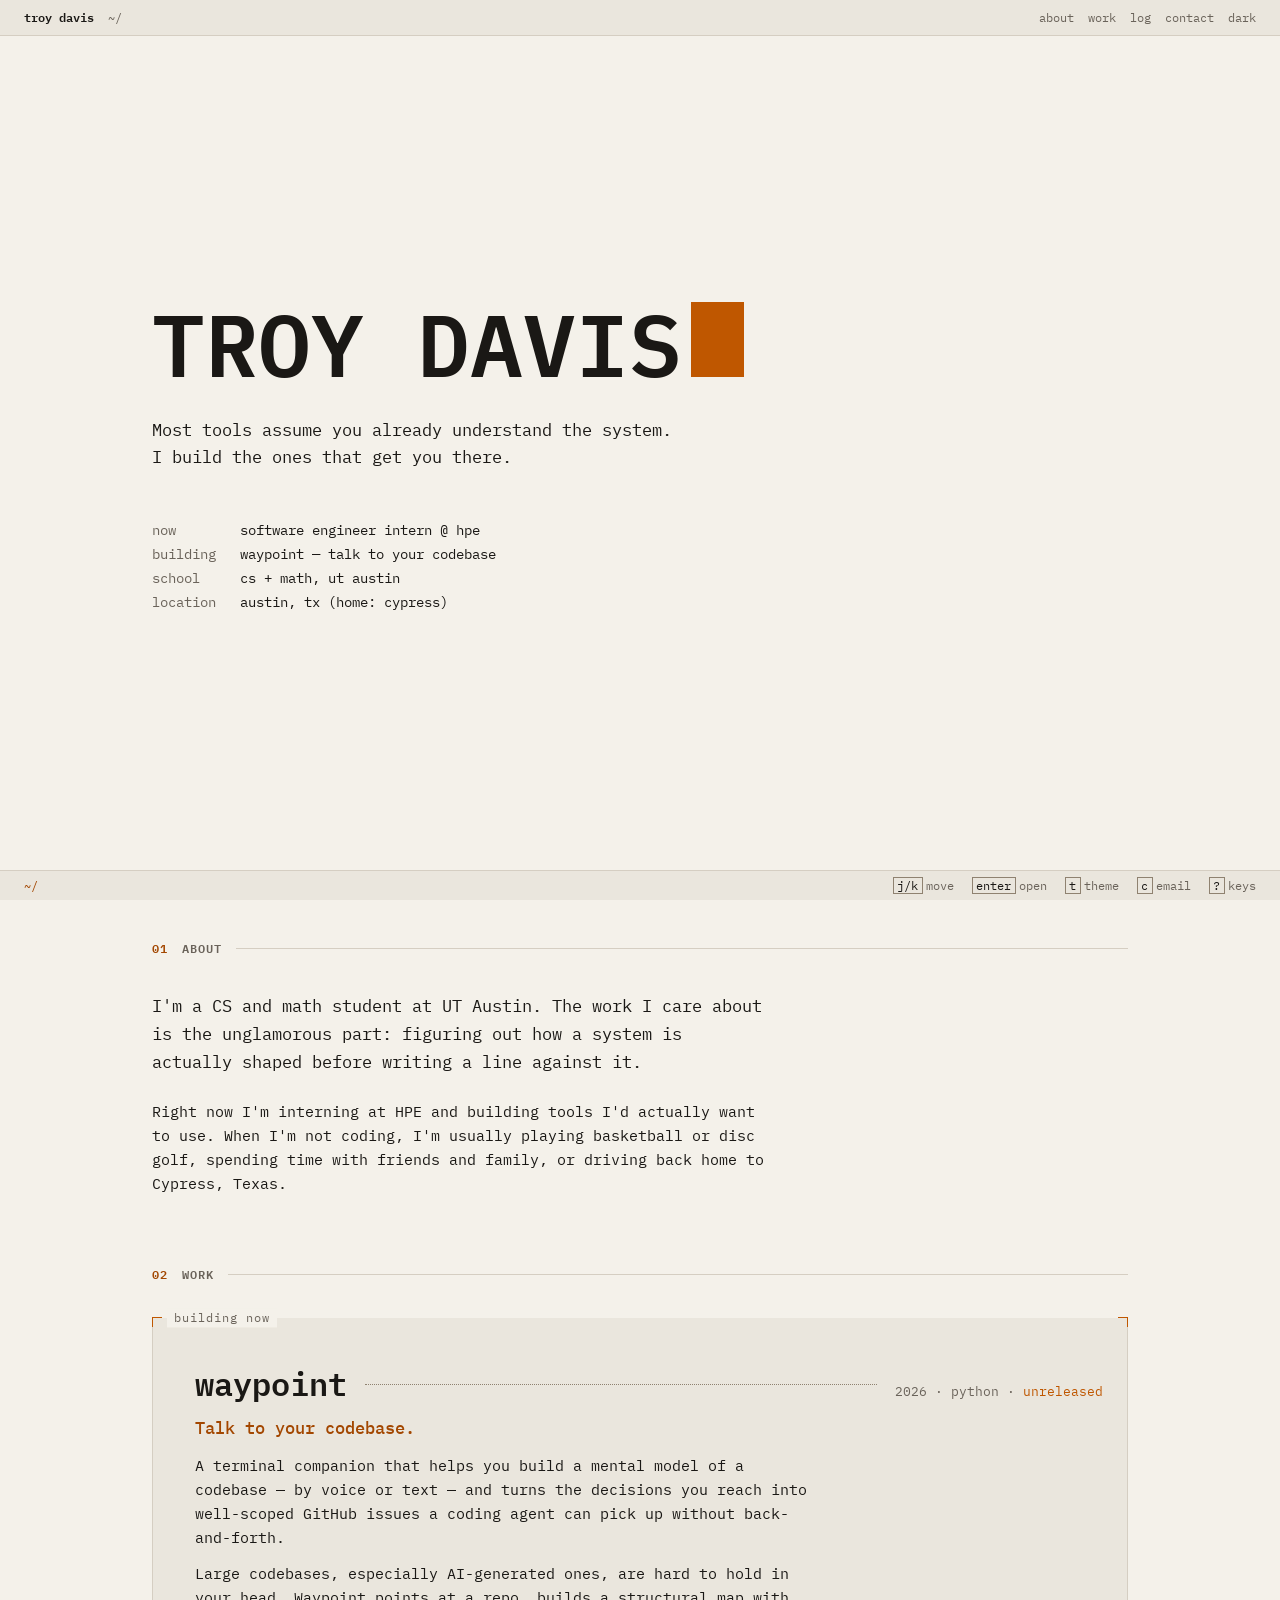
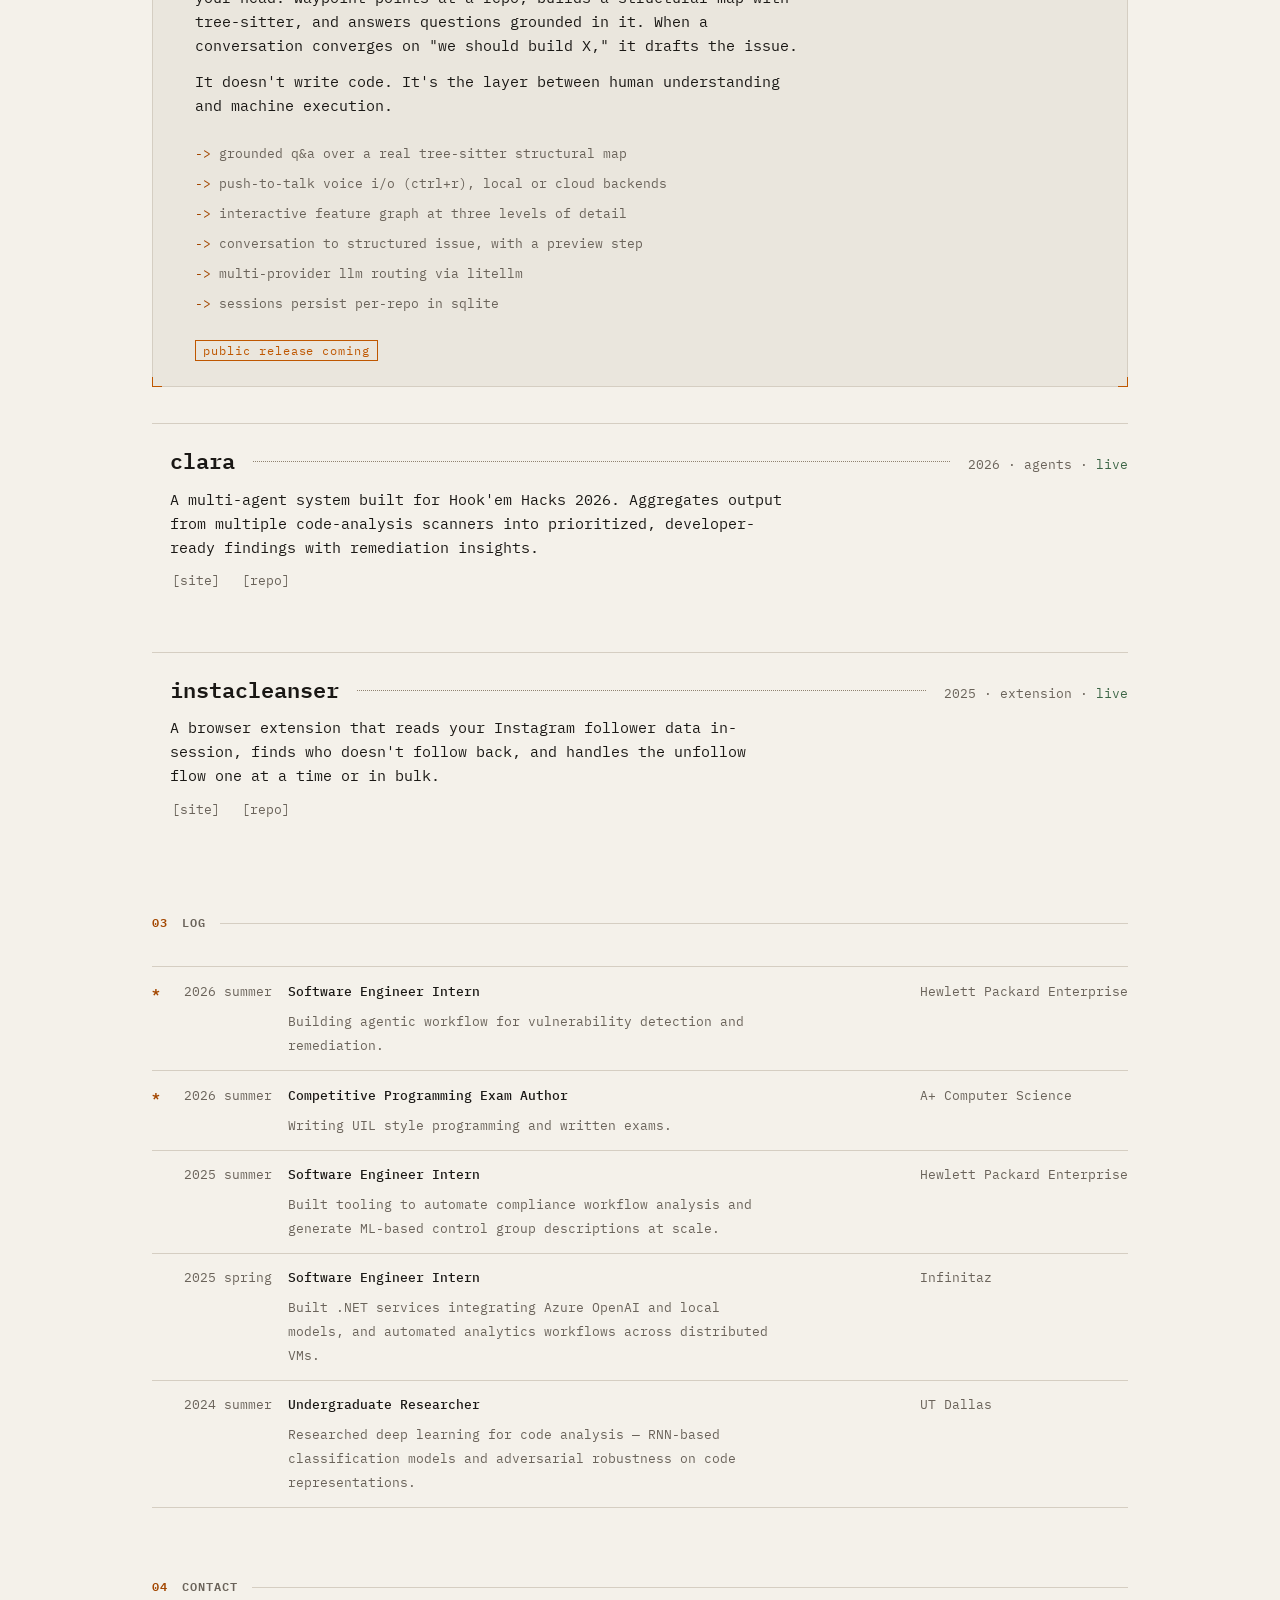
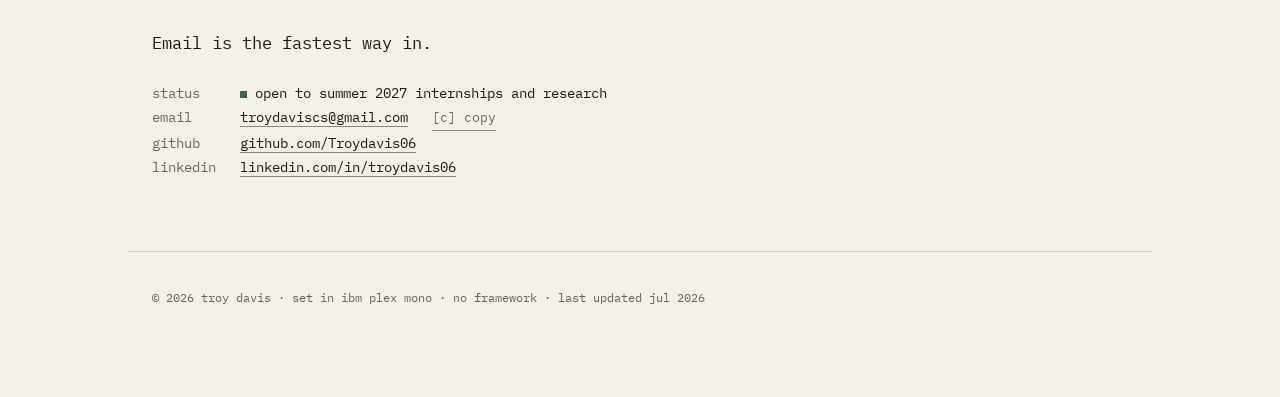
==== index.html @ 8680f691 "Rebuild the site as a light-first terminal interface The old page was the default portfolio template" ====
<!DOCTYPE html>
<html lang="en" data-theme="light">
<head>
<meta charset="utf-8">
<meta name="viewport" content="width=device-width, initial-scale=1, viewport-fit=cover">

<title>Troy Davis — CS + math @ UT Austin</title>
<meta name="description" content="Troy Davis. CS and math student at UT Austin, software engineer intern at HPE. Building Waypoint, a terminal companion for understanding codebases.">
<link rel="canonical" href="https://troydavis.me/">
<meta name="theme-color" content="#f4f1ea">

<meta property="og:type" content="website">
<meta property="og:url" content="https://troydavis.me/">
<meta property="og:title" content="Troy Davis">
<meta property="og:description" content="CS and math student at UT Austin. Building Waypoint, a terminal companion for understanding codebases.">
<meta property="og:image" content="https://troydavis.me/assets/og.png">
<meta property="og:image:width" content="1200">
<meta property="og:image:height" content="630">
<meta name="twitter:card" content="summary_large_image">

<link rel="icon" href="assets/td-favicon.svg" type="image/svg+xml">
<link rel="apple-touch-icon" href="assets/apple-touch-icon.png">

<!-- Resolve theme before first paint. Synchronous and inline on purpose:
     any deferral here is a visible flash of the wrong theme. -->
<script>
(function () {
  try {
    var stored = localStorage.getItem('theme');
    var theme = (stored === 'light' || stored === 'dark')
      ? stored
      : (window.matchMedia('(prefers-color-scheme: dark)').matches ? 'dark' : 'light');
    document.documentElement.setAttribute('data-theme', theme);
  } catch (e) { /* Safari private mode throws on localStorage; light is correct */ }
})();
</script>

<link rel="preconnect" href="https://fonts.googleapis.com">
<link rel="preconnect" href="https://fonts.gstatic.com" crossorigin>
<link href="https://fonts.googleapis.com/css2?family=IBM+Plex+Mono:wght@400;500;600;700&display=swap" rel="stylesheet">
<link rel="stylesheet" href="css/main.css">
</head>
<body>

<a class="skip" href="#main">skip to content</a>

<header class="topbar">
  <a class="topbar__brand" href="#top">
    <span class="topbar__brand-full">troy davis</span>
    <span class="topbar__brand-short">troy</span>
  </a>
  <span class="topbar__path" id="path">~/</span>
  <nav class="topbar__nav" aria-label="Sections">
    <a href="#about">about</a>
    <a href="#work">work</a>
    <a href="#log">log</a>
    <a href="#contact">contact</a>
  </nav>
  <button class="topbar__theme" id="theme-btn" type="button">
    <span aria-hidden="true" id="theme-icon">dark</span>
    <span class="visually-hidden">Switch to dark theme</span>
  </button>
</header>

<main id="main">

  <!-- ===================== HERO ===================== -->
  <section id="top" class="wrap hero" aria-labelledby="hero-name">
    <h1 class="hero__name" id="hero-name">TROY&nbsp;DAVIS<span class="cursor" aria-hidden="true"></span></h1>

    <p class="hero__thesis">
      <span>Most tools assume you already understand the system.</span>
      <span>I build the ones that get you there.</span>
    </p>

    <dl class="kv hero__kv">
      <dt>now</dt>       <dd>software engineer intern @ hpe</dd>
      <dt>building</dt>  <dd>waypoint — talk to your codebase</dd>
      <dt>school</dt>    <dd>cs + math, ut austin</dd>
      <dt>location</dt>  <dd>austin, tx (home: cypress)</dd>
    </dl>
  </section>

  <!-- ===================== ABOUT ===================== -->
  <section id="about" class="wrap section" aria-labelledby="about-h">
    <h2 class="section__title" id="about-h"><span class="section__num">01</span> about</h2>

    <div class="prose">
      <p class="lead">
        I'm a CS and math student at UT Austin. The work I care about is the
        unglamorous part: figuring out how a system is actually shaped before
        writing a line against it.
      </p>
      <p>
        Right now I'm interning at HPE and building tools I'd actually want to
        use. When I'm not coding, I'm usually playing basketball or disc golf,
        spending time with friends and family, or driving back home to Cypress,
        Texas.
      </p>
    </div>
  </section>

  <!-- ===================== WORK ===================== -->
  <section id="work" class="wrap section" aria-labelledby="work-h">
    <h2 class="section__title" id="work-h"><span class="section__num">02</span> work</h2>

    <div class="work-list">

      <article class="work work--featured pane" data-nav tabindex="-1"
               data-nav-href="https://github.com/Troydavis06">
        <p class="pane__title">building now</p>
        <div class="work__head">
          <h3 class="work__name">waypoint</h3>
          <span class="work__lead" aria-hidden="true"></span>
          <p class="work__meta">2026 &middot; python &middot; <span class="is-soon">unreleased</span></p>
        </div>

        <p class="work__tagline">Talk to your codebase.</p>

        <p class="work__desc">
          A terminal companion that helps you build a mental model of a codebase
          &mdash; by voice or text &mdash; and turns the decisions you reach into
          well-scoped GitHub issues a coding agent can pick up without
          back-and-forth.
        </p>
        <p class="work__desc">
          Large codebases, especially AI-generated ones, are hard to hold in your
          head. Waypoint points at a repo, builds a structural map with
          tree-sitter, and answers questions grounded in it. When a conversation
          converges on "we should build X," it drafts the issue.
        </p>
        <p class="work__desc">
          It doesn't write code. It's the layer between human understanding and
          machine execution.
        </p>

        <ul class="feats">
          <li>grounded q&amp;a over a real tree-sitter structural map</li>
          <li>push-to-talk voice i/o (ctrl+r), local or cloud backends</li>
          <li>interactive feature graph at three levels of detail</li>
          <li>conversation to structured issue, with a preview step</li>
          <li>multi-provider llm routing via litellm</li>
          <li>sessions persist per-repo in sqlite</li>
        </ul>

        <p><span class="badge">public release coming</span></p>
      </article>

      <article class="work" data-nav tabindex="-1" data-nav-href="https://claragot.us/">
        <div class="work__head">
          <h3 class="work__name">clara</h3>
          <span class="work__lead" aria-hidden="true"></span>
          <p class="work__meta">2026 &middot; agents &middot; <span class="is-live">live</span></p>
        </div>
        <p class="work__desc">
          A multi-agent system built for Hook'em Hacks 2026. Aggregates output
          from multiple code-analysis scanners into prioritized, developer-ready
          findings with remediation insights.
        </p>
        <p class="card-links">
          <a class="link-tag" href="https://claragot.us/" target="_blank" rel="noopener noreferrer">[site]</a>
          <a class="link-tag" href="https://github.com/Troydavis06/CLARA" target="_blank" rel="noopener noreferrer">[repo]</a>
        </p>
      </article>

      <article class="work" data-nav tabindex="-1" data-nav-href="https://troydavis.me/instacleanser/">
        <div class="work__head">
          <h3 class="work__name">instacleanser</h3>
          <span class="work__lead" aria-hidden="true"></span>
          <p class="work__meta">2025 &middot; extension &middot; <span class="is-live">live</span></p>
        </div>
        <p class="work__desc">
          A browser extension that reads your Instagram follower data in-session,
          finds who doesn't follow back, and handles the unfollow flow one at a
          time or in bulk.
        </p>
        <p class="card-links">
          <a class="link-tag" href="https://troydavis.me/instacleanser/" target="_blank" rel="noopener noreferrer">[site]</a>
          <a class="link-tag" href="https://github.com/Troydavis06/InstaCleanser" target="_blank" rel="noopener noreferrer">[repo]</a>
        </p>
      </article>

    </div>
  </section>

  <!-- ===================== LOG ===================== -->
  <section id="log" class="wrap section" aria-labelledby="log-h">
    <h2 class="section__title" id="log-h"><span class="section__num">03</span> log</h2>

    <ol class="log">
      <li class="log__row" data-current data-nav tabindex="-1">
        <span class="log__period">2026 summer</span>
        <span class="log__role">Software Engineer Intern</span>
        <span class="log__org">Hewlett Packard Enterprise</span>
        <p class="log__note">Building agentic workflow for vulnerability detection and remediation.</p>
      </li>
      <li class="log__row" data-current data-nav tabindex="-1">
        <span class="log__period">2026 summer</span>
        <span class="log__role">Competitive Programming Exam Author</span>
        <span class="log__org">A+ Computer Science</span>
        <p class="log__note">Writing UIL style programming and written exams.</p>
      </li>
      <li class="log__row" data-nav tabindex="-1">
        <span class="log__period">2025 summer</span>
        <span class="log__role">Software Engineer Intern</span>
        <span class="log__org">Hewlett Packard Enterprise</span>
        <p class="log__note">Built tooling to automate compliance workflow analysis and generate ML-based control group descriptions at scale.</p>
      </li>
      <li class="log__row" data-nav tabindex="-1">
        <span class="log__period">2025 spring</span>
        <span class="log__role">Software Engineer Intern</span>
        <span class="log__org">Infinitaz</span>
        <p class="log__note">Built .NET services integrating Azure OpenAI and local models, and automated analytics workflows across distributed VMs.</p>
      </li>
      <li class="log__row" data-nav tabindex="-1">
        <span class="log__period">2024 summer</span>
        <span class="log__role">Undergraduate Researcher</span>
        <span class="log__org">UT Dallas</span>
        <p class="log__note">Researched deep learning for code analysis — RNN-based classification models and adversarial robustness on code representations.</p>
      </li>
    </ol>
  </section>

  <!-- ===================== CONTACT ===================== -->
  <section id="contact" class="wrap section" aria-labelledby="contact-h">
    <h2 class="section__title" id="contact-h"><span class="section__num">04</span> contact</h2>

    <p class="contact__lead">Email is the fastest way in.</p>

    <dl class="kv">
      <dt>status</dt>
      <dd><span class="dot" aria-hidden="true"></span>open to summer 2027 internships and research</dd>

      <dt>email</dt>
      <dd>
        <a href="mailto:troydaviscs@gmail.com">troydaviscs@gmail.com</a>
        <button class="copy" id="copy-email" type="button" data-copy="troydaviscs@gmail.com">[c] copy</button>
      </dd>

      <dt>github</dt>
      <dd><a href="https://github.com/Troydavis06" target="_blank" rel="noopener noreferrer">github.com/Troydavis06</a></dd>

      <dt>linkedin</dt>
      <dd><a href="https://linkedin.com/in/troydavis06" target="_blank" rel="noopener noreferrer">linkedin.com/in/troydavis06</a></dd>
    </dl>
  </section>

</main>

<footer id="end" class="wrap colophon">
  <p>&copy; 2026 troy davis &middot; set in ibm plex mono &middot; no framework &middot; last updated jul 2026</p>
</footer>

<div class="statusbar">
  <span class="statusbar__path" id="status-path">~/</span>
  <ul class="statusbar__keys" aria-hidden="true">
    <li><kbd>j/k</kbd>move</li>
    <li><kbd>enter</kbd>open</li>
    <li><kbd>t</kbd>theme</li>
    <li><kbd>c</kbd>email</li>
    <li><kbd>?</kbd>keys</li>
  </ul>
  <div class="statusbar__actions">
    <button type="button" id="m-theme">theme</button>
    <button type="button" id="m-email">email</button>
    <button type="button" id="m-top">top</button>
  </div>
</div>

<dialog class="help" id="help" aria-labelledby="help-h">
  <h2 id="help-h">keys</h2>
  <dl class="help__keys">
    <dt>j / k</dt>      <dd>move down / up</dd>
    <dt>enter</dt>      <dd>open selected</dd>
    <dt>g / G</dt>      <dd>top / bottom</dd>
    <dt>1 &ndash; 4</dt><dd>jump to section</dd>
    <dt>t</dt>          <dd>toggle theme</dd>
    <dt>c</dt>          <dd>copy email</dd>
    <dt>?</dt>          <dd>this list</dd>
    <dt>esc</dt>        <dd>dismiss</dd>
  </dl>
  <button class="help__close" type="button" id="help-close">[esc] close</button>
</dialog>

<p class="visually-hidden" id="sr-status" role="status" aria-live="polite"></p>

<script defer src="js/site.js"></script>
</body>
</html>
---- css/main.css ----
/* ==========================================================================
   troydavis.me
   One stylesheet, no build step, no framework.
   Set in IBM Plex Mono. Light-first; dark is a tuned inversion, not a flip.
   ========================================================================== */

/* --------------------------------------------------------------------------
   1. TOKENS — non-color, theme-independent
   -------------------------------------------------------------------------- */
:root {
  --font-mono: 'IBM Plex Mono', ui-monospace, 'SFMono-Regular', 'Cascadia Mono',
               Menlo, Consolas, 'DejaVu Sans Mono', monospace;

  /* IBM Plex Mono's advance is exactly 0.600em at every weight, so 1ch = 0.6em.
     Every ch-based track below, and the hero fit formula, assume that. */

  --fs-2xs: 0.75rem;    /* 12 — chrome, micro-labels. HARD FLOOR. */
  --fs-xs:  0.8125rem;  /* 13 — table cells, metadata */
  --fs-sm:  0.875rem;   /* 14 — secondary body */
  --fs-md:  0.9375rem;  /* 15 — body. 15 x 1.6 = 24 exactly */
  --fs-lg:  1.0625rem;  /* 17 — lead paragraph */
  --fs-xl:  1.375rem;   /* 22 — section headings */
  --fs-2xl: clamp(1.5rem, 3.5vw, 2rem);

  /* Mono has a fixed advance, so the largest size that fits N characters is
     computable exactly. 11 = "TROY DAVIS" + the cursor cell. No clamp
     guesswork, no horizontal scrollbar at any viewport. */
  /* "TROY DAVIS" is 10 cells (6.0em) and the cursor adds 0.6em + 0.1em of
     margin, so the true width is 6.7em. 11.4 leaves ~2% slack, which keeps a
     wider fallback font from bumping the cursor onto its own line. */
  --hero-chars: 11.4;
  --fs-hero: min(5.5rem, calc((100vw - 2 * var(--pad-x)) / (var(--hero-chars) * 0.6)));

  --lh-tight: 1.15;
  --lh-body:  1.6;
  --line:     1.5rem;   /* 24px, ABSOLUTE — see the note on ch grids below */
  --track:    0.08em;   /* standalone caps labels ONLY, never inside a ch grid */

  /* Spacing: multiples of the 24px line, plus two sub-line micro steps. */
  --sp-1: 0.375rem;
  --sp-2: 0.75rem;
  --sp-3: 1.5rem;
  --sp-4: 2.25rem;
  --sp-5: 3rem;
  --sp-6: 4.5rem;
  --sp-7: 6rem;

  --pad-x:    1.5rem;
  --max-w:    64rem;
  --measure:  68ch;
  --bar-h:    2.25rem;
  --status-h: 1.875rem;
  --tick:     10px;
  --radius:   0;        /* TUI: nothing is ever rounded. It stays 0. */
  --dur:      120ms;
}

/* --------------------------------------------------------------------------
   2. TOKENS — color
   Contrast measured against WCAG 2.x. Ratios in comments are paper / pane.
   -------------------------------------------------------------------------- */
:root,
:root[data-theme='light'] {
  color-scheme: light;
  --paper:       #f4f1ea;
  --pane:        #eae6dd;
  --pane-sel:    #e0dacd;
  --ink:         #1a1815;  /* 15.71 / 14.22  AAA */
  --muted:       #6a635a;  /*  5.25 /  4.76  AA  */
  --rule:        #d5cec2;  /* decorative only */
  --rule-strong: #8f8270;  /*  3.33 /  3.01  AA non-text (1.4.11) */
  --accent:      #a34700;  /*  5.38 /  4.88  AA — text, links, focus ring */
  --brand:       #bf5700;  /*  4.07 /  3.68  UT orange: LARGE type + marks only */
  --live:        #3d6647;  /*  5.84 /  5.29  AA */
  --on-accent:   #f4f1ea;
}

:root[data-theme='dark'] {
  color-scheme: dark;
  --paper:       #1c1a16;  /* deliberately warm, NOT #0f0f0f */
  --pane:        #2a2620;
  --pane-sel:    #332e26;
  --ink:         #e6e0d4;  /* 13.22 / 11.44  AAA */
  --muted:       #948b7e;  /*  5.17 /  4.48  AA  */
  --rule:        #35312a;
  --rule-strong: #756c5d;  /*  3.36 /  3.17  AA non-text */
  --accent:      #e07b3c;  /*  5.85 /  5.06  AA — no brand/accent split needed */
  --brand:       #e07b3c;
  --live:        #7fae7f;  /*  6.84 /  5.92  AA */
  --on-accent:   #1c1a16;
}

/* --------------------------------------------------------------------------
   3. RESET + BASE
   -------------------------------------------------------------------------- */
*, *::before, *::after { box-sizing: border-box; margin: 0; padding: 0; }

html {
  scroll-behavior: smooth;
  -webkit-text-size-adjust: 100%;
}
@media (prefers-reduced-motion: reduce) {
  html { scroll-behavior: auto; }
  *, *::before, *::after {
    animation-duration: 0.01ms !important;
    animation-iteration-count: 1 !important;
    transition-duration: 0.01ms !important;
  }
}

body {
  font-family: var(--font-mono);
  font-size: var(--fs-md);
  line-height: var(--lh-body);
  background: var(--paper);
  color: var(--ink);
  font-synthesis: none;          /* never let the browser fake a weight */
  font-variant-ligatures: none;  /* protects the fallback stack */
  /* No -webkit-font-smoothing: antialiased. It thins mono on warm paper into
     something weak and grey. Correct for a dark-only site; wrong for this one. */
  padding-top: var(--bar-h);
  padding-bottom: calc(var(--status-h) + var(--sp-3));
  overflow-wrap: break-word;
}

a { color: inherit; text-decoration: none; }
h1, h2, h3 { font-weight: 600; line-height: var(--lh-tight); }
ul, ol { list-style: none; }
button { font: inherit; color: inherit; background: none; border: 0; cursor: pointer; }
::selection { background: var(--accent); color: var(--on-accent); }

/* Focus is never removed. 2px at --accent clears 1.4.11's 3:1 in both themes. */
:focus-visible {
  outline: 2px solid var(--accent);
  outline-offset: 2px;
}

/* Anchors, Tab, and scrollIntoView must all clear the two fixed bars. */
[id],
[data-nav] {
  scroll-margin-top: calc(var(--bar-h) + var(--sp-3));
  scroll-margin-bottom: calc(var(--status-h) + var(--sp-3));
}

.visually-hidden {
  position: absolute;
  width: 1px; height: 1px;
  margin: -1px; padding: 0;
  overflow: hidden;
  clip-path: inset(50%);
  white-space: nowrap;
}

.skip {
  position: absolute;
  top: 0; left: 0;
  z-index: 200;
  transform: translateY(-120%);
  padding: var(--sp-2) var(--sp-3);
  background: var(--accent);
  color: var(--on-accent);
  font-size: var(--fs-2xs);
  letter-spacing: var(--track);
  text-transform: uppercase;
}
.skip:focus { transform: translateY(0); }

.wrap {
  max-width: var(--max-w);
  margin-inline: auto;
  padding-inline: var(--pad-x);
}

/* --------------------------------------------------------------------------
   4. CHROME — top bar
   -------------------------------------------------------------------------- */
.topbar {
  position: fixed;
  inset: 0 0 auto 0;
  z-index: 100;
  height: var(--bar-h);
  display: flex;
  align-items: center;
  gap: 2ch;
  padding-inline: var(--pad-x);
  font-size: var(--fs-2xs);
  background: var(--pane);
  border-bottom: 1px solid var(--rule);
  /* no overflow:hidden — it would clip focus rings on the bar's buttons */
}

.topbar__brand {
  font-weight: 600;
  color: var(--ink);
  white-space: nowrap;
}
.topbar__brand:hover { color: var(--accent); }
.topbar__brand-short { display: none; }

.topbar__path {
  color: var(--muted);
  white-space: nowrap;
}

.topbar__nav {
  margin-left: auto;
  display: flex;
  gap: 2ch;
}
.topbar__nav a {
  color: var(--muted);
  transition: color var(--dur);
}
.topbar__nav a:hover,
.topbar__nav a[aria-current='true'] { color: var(--accent); }

.topbar__theme {
  display: inline-flex;
  align-items: center;
  justify-content: center;
  min-width: 3ch;
  color: var(--muted);
  transition: color var(--dur);
}
.topbar__theme:hover { color: var(--accent); }

/* --------------------------------------------------------------------------
   5. CHROME — status bar
   -------------------------------------------------------------------------- */
.statusbar {
  position: fixed;
  inset: auto 0 0 0;
  z-index: 100;
  min-height: var(--status-h);
  display: flex;
  align-items: center;
  gap: 3ch;
  padding-inline: var(--pad-x);
  font-size: var(--fs-2xs);
  background: var(--pane);
  border-top: 1px solid var(--rule);
  color: var(--muted);
}

.statusbar__path {
  color: var(--accent);
  white-space: nowrap;
}

.statusbar__keys {
  display: flex;
  gap: 2.5ch;
  margin-left: auto;
  white-space: nowrap;
}

kbd {
  font: inherit;
  color: var(--ink);
  border: 1px solid var(--rule-strong);
  padding-inline: 0.5ch;
  margin-right: 0.5ch;
}

.statusbar__actions {
  display: none;
  margin-left: auto;
  gap: 1ch;
}
.statusbar__actions button {
  color: var(--muted);
  padding-inline: 1ch;
}

/* --------------------------------------------------------------------------
   6. SECTIONS
   -------------------------------------------------------------------------- */
.section { padding-block: var(--sp-6); }
.section + .section { padding-top: 0; }

/* Heading sits on a rule that runs to the end of the measure — the label-on-
   the-line move that carries most of the TUI read, with zero risky glyphs. */
.section__title {
  display: flex;
  align-items: center;
  gap: 2ch;
  font-size: var(--fs-2xs);
  font-weight: 600;
  letter-spacing: var(--track);
  text-transform: uppercase;
  color: var(--muted);
  margin-bottom: var(--sp-4);
}
.section__title::after {
  content: '';
  flex: 1;
  border-top: 1px solid var(--rule);
}
.section__num { color: var(--accent); }

/* --------------------------------------------------------------------------
   7. PRIMITIVE — .kv (aligned key/value block)

   CSS Grid on the <dl>, never space-padding in the HTML: padding needs
   white-space:pre (which kills reflow), is announced inconsistently by
   NVDA/VoiceOver/JAWS, lands in the reader's clipboard, and shatters under
   any font fallback.

   minmax(0, 1fr) on the value track is MANDATORY — a bare 1fr has
   min-width:auto and one long unbreakable token (an email, a URL) blows the
   grid past the viewport.
   -------------------------------------------------------------------------- */
.kv {
  display: grid;
  grid-template-columns: minmax(9ch, max-content) minmax(0, 1fr);
  column-gap: 2ch;
  row-gap: 0;
  font-size: var(--fs-sm);
  line-height: var(--line);   /* a LENGTH: see §11 */
  letter-spacing: normal;     /* explicit — ch grids and tracking do not mix */
}
.kv > dt { color: var(--muted); }
.kv > dd { margin: 0; color: var(--ink); overflow-wrap: anywhere; }
.kv a {
  color: var(--ink);
  border-bottom: 1px solid var(--rule-strong);
  transition: color var(--dur), border-color var(--dur);
}
.kv a:hover { color: var(--accent); border-bottom-color: var(--accent); }

.dot {
  display: inline-block;
  width: 0.5em; height: 0.5em;
  margin-right: 1ch;
  background: var(--live);
  vertical-align: baseline;
}

/* --------------------------------------------------------------------------
   8. PRIMITIVE — .pane

   Zero box-drawing characters. IBM Plex Mono's latin subset does not cover
   U+2500-257F, so every box-drawing glyph would fall back per-glyph to another font
   with a different advance width — mismatched strokes and a frame that does
   not align to the ch grid it is meant to be drawn on. Android often has no
   covering fallback at all and renders tofu.

   CSS borders do the structure. The TUI read comes from the corner ticks, the
   0 radius, and the label knocked out of the top rule.
   -------------------------------------------------------------------------- */
.pane {
  --surface-behind: var(--paper);
  position: relative;
  background: var(--pane);
  border: 1px solid var(--rule);
  border-radius: var(--radius);
  padding: var(--sp-4) var(--sp-3) var(--sp-3);
}
.pane .pane { --surface-behind: var(--pane); }

/* Four corner ticks: eight 1px gradient slivers on ONE pseudo-element.
   inset:-1px lays them exactly over the border, so they read as the border
   brightening at the corners rather than as a second frame.
   ::after, not ::before — .work uses ::before for its selection caret and the
   two compose on the featured entry. */
.pane::after {
  content: '';
  position: absolute;
  inset: -1px;
  pointer-events: none;   /* without this it swallows clicks on inner links */
  background-repeat: no-repeat;
  background-image:
    linear-gradient(var(--brand) 0 0), linear-gradient(var(--brand) 0 0),
    linear-gradient(var(--brand) 0 0), linear-gradient(var(--brand) 0 0),
    linear-gradient(var(--brand) 0 0), linear-gradient(var(--brand) 0 0),
    linear-gradient(var(--brand) 0 0), linear-gradient(var(--brand) 0 0);
  background-size:
    var(--tick) 1px, 1px var(--tick),
    var(--tick) 1px, 1px var(--tick),
    var(--tick) 1px, 1px var(--tick),
    var(--tick) 1px, 1px var(--tick);
  background-position:
    left top,     left top,
    right top,    right top,
    left bottom,  left bottom,
    right bottom, right bottom;
}

.pane__title {
  position: absolute;
  top: 0;
  left: 2ch;
  transform: translateY(-50%);
  background: var(--surface-behind);
  padding-inline: 1ch;
  font-size: var(--fs-2xs);
  letter-spacing: var(--track);
  color: var(--muted);
  white-space: nowrap;
  max-width: calc(100% - 6ch);
  overflow: hidden;
  text-overflow: ellipsis;
}

/* --------------------------------------------------------------------------
   9. HERO
   -------------------------------------------------------------------------- */
.hero {
  min-height: calc(100svh - var(--bar-h) - var(--status-h));
  display: flex;
  flex-direction: column;
  justify-content: center;
  padding-block: var(--sp-6);
}
@supports not (height: 100svh) {
  .hero { min-height: calc(100vh - var(--bar-h) - var(--status-h)); }
}

.hero__name {
  font-size: var(--fs-hero);
  font-weight: 600;
  line-height: var(--lh-tight);
  letter-spacing: normal;  /* any tracking invalidates the fit formula */
  color: var(--ink);
}

/* The one blinking cursor on the site. A CSS box, not U+2588 — the block
   element characters are not in the font either. */
.cursor {
  display: inline-block;
  width: 0.6em;
  height: 0.85em;
  margin-left: 0.1em;
  background: var(--brand);
  vertical-align: baseline;
  animation: blink 1.2s steps(1) infinite;
}
@keyframes blink { 0%, 50% { opacity: 1; } 50.01%, 100% { opacity: 0; } }
@media (prefers-reduced-motion: reduce) {
  .cursor { animation: none; opacity: 1; }
}

/* Each sentence gets its own line, then wraps naturally when it must. Letting
   the browser break wherever it likes put "understand the / system" together. */
.hero__thesis {
  margin-top: var(--sp-3);
  font-size: var(--fs-lg);
  line-height: 1.55;
  max-width: 52ch;
  color: var(--ink);
}
.hero__thesis span { display: block; text-wrap: pretty; }

.hero__kv { margin-top: var(--sp-5); max-width: 60ch; }

/* --------------------------------------------------------------------------
   10. PROSE
   -------------------------------------------------------------------------- */
.prose { max-width: var(--measure); }
.prose p { margin-bottom: var(--sp-3); }
.prose p:last-child { margin-bottom: 0; }
.prose .lead { font-size: var(--fs-lg); line-height: 1.65; }

/* --------------------------------------------------------------------------
   11. WORK
   -------------------------------------------------------------------------- */
.work-list { display: flex; flex-direction: column; gap: var(--sp-4); }

.work {
  position: relative;
  padding: var(--sp-3) 0 var(--sp-3) 2ch;
  border-top: 1px solid var(--rule);
}
/* The caret gutter is reserved in EVERY row, always. Inserting it only on
   selection would jitter the whole block horizontally — the classic visible
   bug in hand-rolled TUI layouts. */
.work::before {
  content: '';
  position: absolute;
  left: 0;
  top: var(--sp-3);
  color: var(--accent);
  font-weight: 600;
}

.work__head {
  display: grid;
  grid-template-columns: max-content minmax(2ch, 1fr) max-content;
  align-items: baseline;
  column-gap: 2ch;
}
.work__name {
  font-size: var(--fs-xl);
  font-weight: 600;
  color: var(--ink);
}
.work__lead {
  border-bottom: 1px dotted var(--rule-strong);
  height: 0;
  align-self: center;
}
.work__meta {
  font-size: var(--fs-xs);
  color: var(--muted);
  white-space: nowrap;
}
.is-live { color: var(--live); }
.is-soon { color: var(--brand); }

.work__tagline {
  margin-top: var(--sp-2);
  font-size: var(--fs-lg);
  font-weight: 500;
  color: var(--accent);
}
.work__desc {
  margin-top: var(--sp-2);
  max-width: var(--measure);
  color: var(--ink);
}
.work__desc + .work__desc { margin-top: var(--sp-2); }

.work--featured .work__name { font-size: var(--fs-2xl); }

/* The featured entry is the one .pane on the page. Reconcile the two: drop the
   list rule, and fold the caret gutter into the pane's own padding. */
.work.pane {
  border-top: 0;
  padding: var(--sp-5) var(--sp-3) var(--sp-3) calc(var(--sp-3) + 2ch);
}
.work.pane::before { left: var(--sp-3); top: var(--sp-5); }

/* Feature list. "->" is ASCII on purpose: U+2192 is not in the font and would
   fall back to a glyph with a different advance, breaking the cell grid. */
.feats {
  margin-top: var(--sp-3);
  display: grid;
  gap: var(--sp-1);
  font-size: var(--fs-xs);
  line-height: var(--line);
  color: var(--muted);
  max-width: var(--measure);
}
.feats li {
  display: grid;
  grid-template-columns: 3ch minmax(0, 1fr);
}
.feats li::before {
  content: '->';
  color: var(--accent);
}

.badge {
  display: inline-block;
  margin-top: var(--sp-3);
  padding: 0 1ch;
  font-size: var(--fs-2xs);
  letter-spacing: var(--track);
  color: var(--brand);
  border: 1px solid var(--brand);
}

.card-links {
  display: flex;
  flex-wrap: wrap;
  gap: 2ch;
  margin-top: var(--sp-2);
}
/* 44px touch target absorbed back out of flow so it does not disturb rhythm. */
.link-tag {
  display: inline-flex;
  align-items: center;
  min-height: 44px;
  margin-block: -0.75rem;
  padding-inline: 0.25ch;
  font-size: var(--fs-xs);
  color: var(--muted);
  transition: color var(--dur);
}
.link-tag:hover { color: var(--accent); }

/* --------------------------------------------------------------------------
   12. LOG (experience)

   line-height here is the absolute --line, not a ratio. A ratio re-multiplies
   against each child's font-size, so a 13px cell inside a 15px block lands at
   20.8px and falls off the baseline. A length inherits as the computed 24px
   regardless. That one substitution is what makes the columns line up.
   -------------------------------------------------------------------------- */
.log {
  font-size: var(--fs-xs);
  line-height: var(--line);
  border-top: 1px solid var(--rule);
}

.log__row {
  display: grid;
  grid-template-columns: 2ch 11ch minmax(0, 1fr) minmax(0, 26ch);
  column-gap: 2ch;
  align-items: baseline;
  padding-block: var(--sp-2);
  border-bottom: 1px solid var(--rule);
}
.log__row::before {
  content: '';
  grid-column: 1;
  color: var(--accent);
  font-weight: 600;
}
.log__row[data-current]::before { content: '*'; }

.log__period {
  grid-column: 2;
  color: var(--muted);
  font-variant-numeric: tabular-nums;
}
.log__role { grid-column: 3; color: var(--ink); font-weight: 500; }
.log__org  { grid-column: 4; color: var(--muted); overflow-wrap: anywhere; }
.log__note {
  grid-column: 3 / -1;
  margin-top: var(--sp-1);
  color: var(--muted);
  max-width: 60ch;
}

/* --------------------------------------------------------------------------
   13. CONTACT + COLOPHON
   -------------------------------------------------------------------------- */
.contact__lead {
  font-size: var(--fs-lg);
  margin-bottom: var(--sp-3);
}
.copy {
  margin-left: 2ch;
  font-size: var(--fs-xs);
  color: var(--muted);
  border-bottom: 1px solid var(--rule-strong);
  transition: color var(--dur), border-color var(--dur);
}
.copy:hover { color: var(--accent); border-bottom-color: var(--accent); }
.copy[data-copied] { color: var(--live); border-bottom-color: var(--live); }

.colophon {
  padding-block: var(--sp-4);
  border-top: 1px solid var(--rule);
  font-size: var(--fs-2xs);
  color: var(--muted);
}
.colophon a {
  border-bottom: 1px solid var(--rule-strong);
}
.colophon a:hover { color: var(--accent); border-bottom-color: var(--accent); }

/* --------------------------------------------------------------------------
   14. SELECTION (the j/k layer) + HELP DIALOG

   [data-selected] is styled to be visually DISTINCT from :focus-visible, so a
   Tab user can tell which mechanism is driving.
   -------------------------------------------------------------------------- */
[data-selected] {
  background: var(--pane-sel);
  box-shadow: inset 2px 0 0 var(--accent);
}
.work[data-selected]::before,
.log__row[data-selected]::before { content: '>'; }

.help::backdrop { background: rgb(0 0 0 / 0.45); }
.help {
  margin: auto;
  max-width: 34rem;
  width: calc(100% - 2 * var(--pad-x));
  padding: var(--sp-4);
  background: var(--pane);
  color: var(--ink);
  border: 1px solid var(--rule-strong);
  border-radius: var(--radius);
}
.help h2 {
  font-size: var(--fs-2xs);
  letter-spacing: var(--track);
  text-transform: uppercase;
  color: var(--muted);
  margin-bottom: var(--sp-3);
}
.help__keys {
  display: grid;
  grid-template-columns: minmax(8ch, max-content) minmax(0, 1fr);
  column-gap: 2ch;
  row-gap: var(--sp-1);
  font-size: var(--fs-xs);
  line-height: var(--line);
}
.help__keys dt { color: var(--accent); }
.help__keys dd { margin: 0; color: var(--muted); }
.help__close {
  margin-top: var(--sp-3);
  font-size: var(--fs-2xs);
  color: var(--muted);
  border-bottom: 1px solid var(--rule-strong);
}

/* --------------------------------------------------------------------------
   15. ARTICLE PAGES (resume.html, writing/*)
   Same tokens, no fixed chrome — so the body padding for the bars is undone.
   -------------------------------------------------------------------------- */
.doc {
  padding-top: var(--sp-5);
  padding-bottom: var(--sp-7);
}

.back-link {
  display: inline-block;
  font-size: var(--fs-2xs);
  letter-spacing: var(--track);
  color: var(--muted);
  transition: color var(--dur);
}
.back-link:hover { color: var(--accent); }

.article { max-width: var(--measure); margin-inline: auto; }

.article__head {
  margin-block: var(--sp-6) var(--sp-5);
  padding-bottom: var(--sp-3);
  border-bottom: 1px solid var(--rule);
}
.article__label {
  font-size: var(--fs-2xs);
  letter-spacing: var(--track);
  text-transform: uppercase;
  color: var(--accent);
  margin-bottom: var(--sp-2);
}
.article__title {
  font-size: var(--fs-2xl);
  font-weight: 600;
  color: var(--ink);
}
.article__meta {
  margin-top: var(--sp-2);
  font-size: var(--fs-xs);
  color: var(--muted);
}

.article__body p { margin-bottom: var(--sp-3); }
.article__body h2 {
  margin-block: var(--sp-5) var(--sp-3);
  font-size: var(--fs-lg);
  font-weight: 600;
  color: var(--ink);
}
.article__body code {
  font-size: 0.9em;
  padding: 0 0.4ch;
  background: var(--pane);
  border: 1px solid var(--rule);
  overflow-wrap: anywhere;
}
.article__body em { color: var(--accent); font-style: normal; }

/* --------------------------------------------------------------------------
   16. RESPONSIVE
   rem-based queries so a user's browser font-size setting is respected.
   -------------------------------------------------------------------------- */

/* Touch: the keyboard hints are noise and cost 30px of a 667px viewport.
   Keyed to pointer, not width — a 500px desktop window still has a keyboard. */
@media (hover: none) and (pointer: coarse) {
  /* Set on :root, not on .statusbar — body's padding-bottom and every
     scroll-margin-bottom resolve --status-h against the root, so a local
     override here would silently not reach them. */
  :root { --status-h: 2.75rem; }
  .statusbar__keys { display: none; }
  .statusbar__actions { display: flex; }
  .statusbar {
    min-height: var(--status-h);
    padding-bottom: env(safe-area-inset-bottom);
  }
  .statusbar__actions button {
    min-height: 44px;
    min-width: 44px;
    display: inline-flex;
    align-items: center;
    justify-content: center;
  }
}

/* Narrow but fine-pointer: shed the lowest-priority hints, keep the rest. */
@media (max-width: 44rem) and (pointer: fine) {
  .statusbar__keys > :nth-child(n + 4) { display: none; }
}

@media (max-width: 44rem) {
  .topbar__path { display: none; }
  .topbar__brand-full { display: none; }
  .topbar__brand-short { display: inline; }
  .topbar { gap: 1.5ch; }
  .topbar__nav { gap: 1.5ch; }

  .section { padding-block: var(--sp-5); }

  /* 4 tracks cannot fit in ~44 characters. Stack, period first, which reads
     as a log timestamp. Four lines of query — precisely because it is grid. */
  .log__row {
    grid-template-columns: 2ch minmax(0, 1fr);
    row-gap: var(--sp-1);
    padding-block: var(--sp-3);
  }
  .log__period {
    grid-column: 2;
    order: -1;
    font-size: var(--fs-2xs);
    letter-spacing: var(--track);
  }
  .log__role, .log__org, .log__note { grid-column: 2; }

  .work__head { grid-template-columns: minmax(0, 1fr); row-gap: var(--sp-1); }
  .work__lead { display: none; }
  .work__meta { white-space: normal; }
}

@media (max-width: 30rem) {
  /* Side borders cost 2x24px of a budget that is not there. Top and bottom
     rules alone still read as a terminal region. */
  .pane {
    margin-inline: calc(var(--pad-x) * -1);
    border-inline: 0;
    padding-inline: var(--pad-x);
  }
  /* Must be ::after — that is where the corner ticks live. Its inset:-1px
     would otherwise poke 1px past a full-bleed pane and give the whole
     document a 1px horizontal scroll. */
  .pane::after { display: none; }
  .pane__title { left: var(--pad-x); }
}

/* --------------------------------------------------------------------------
   17. PRINT
   -------------------------------------------------------------------------- */
@media print {
  .topbar, .statusbar, .skip, .help, .cursor { display: none !important; }
  body { padding: 0; background: #fff; color: #000; font-size: 10pt; }
  .pane { background: none; border-color: #999; }
  .pane::after { display: none; }
  a[href^='http']::after { content: ' (' attr(href) ')'; font-size: 8pt; color: #555; }
  .section { padding-block: 1rem; break-inside: avoid; }
}
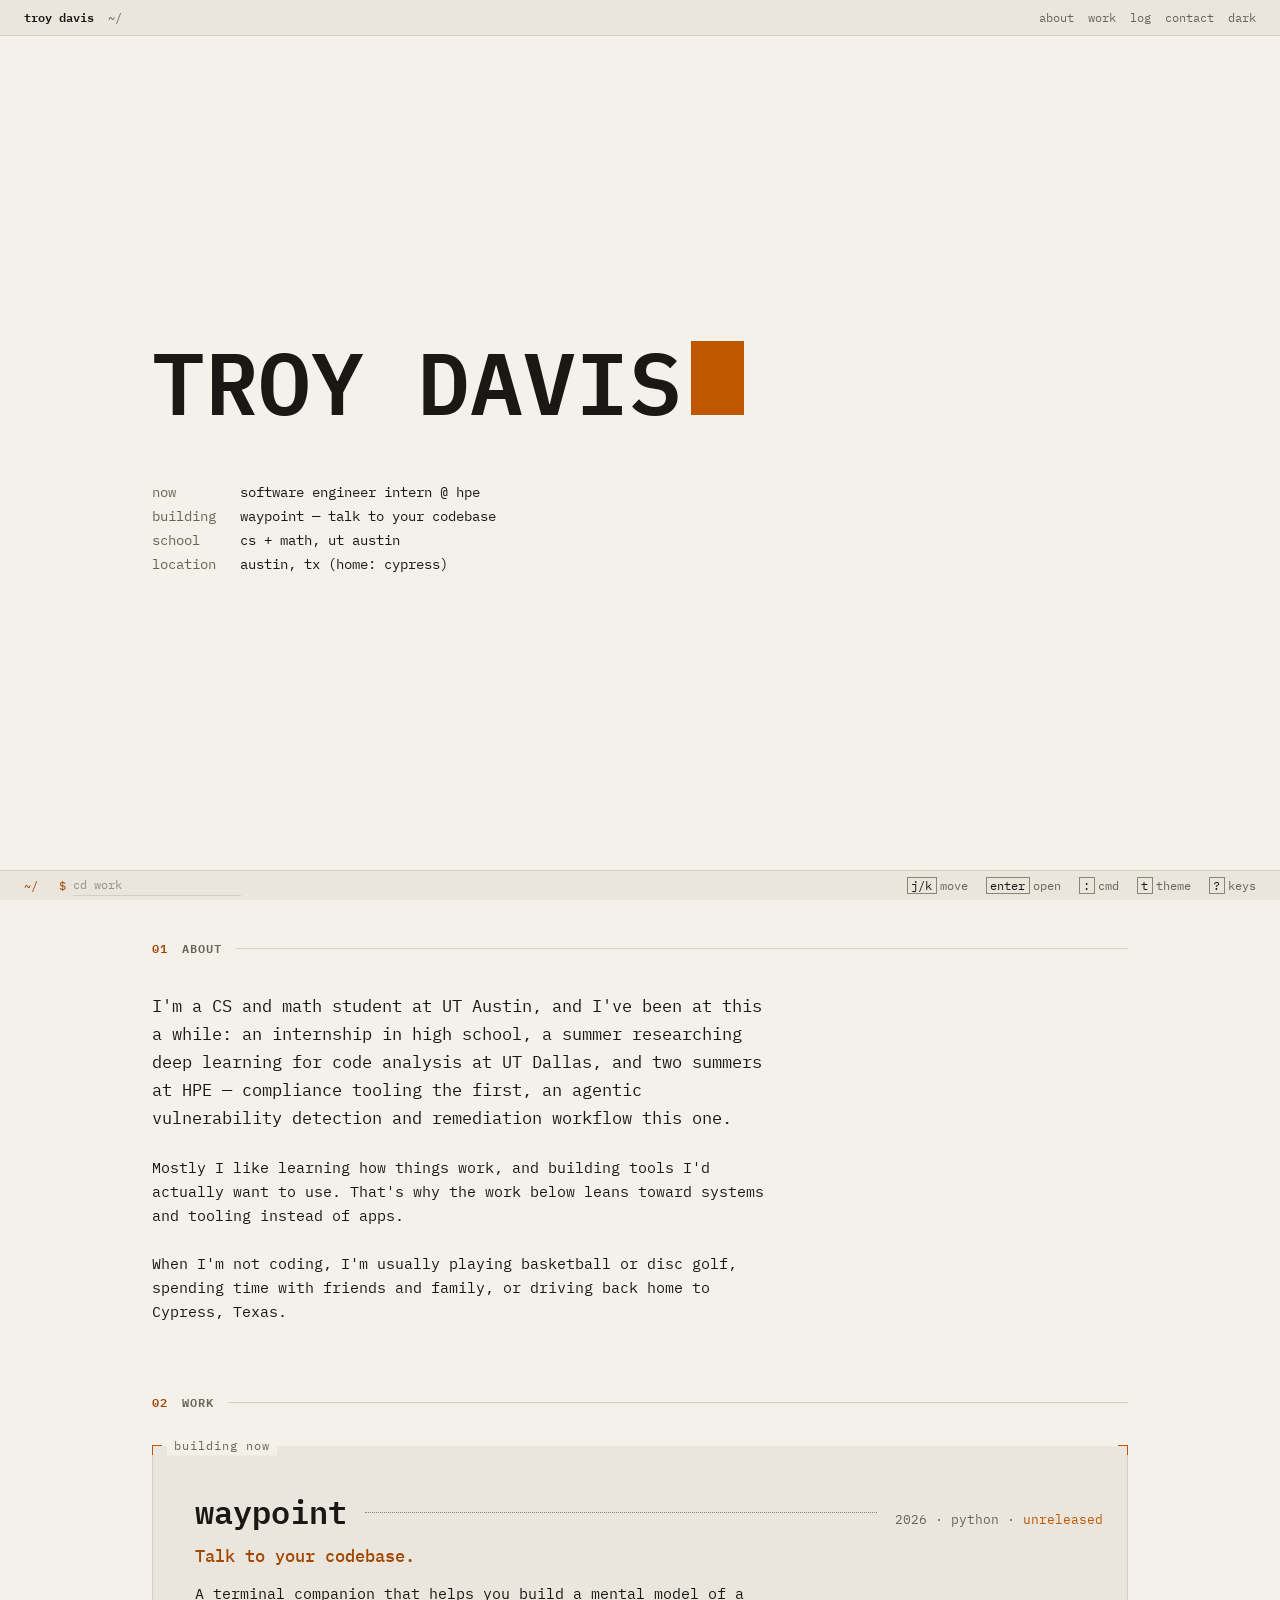
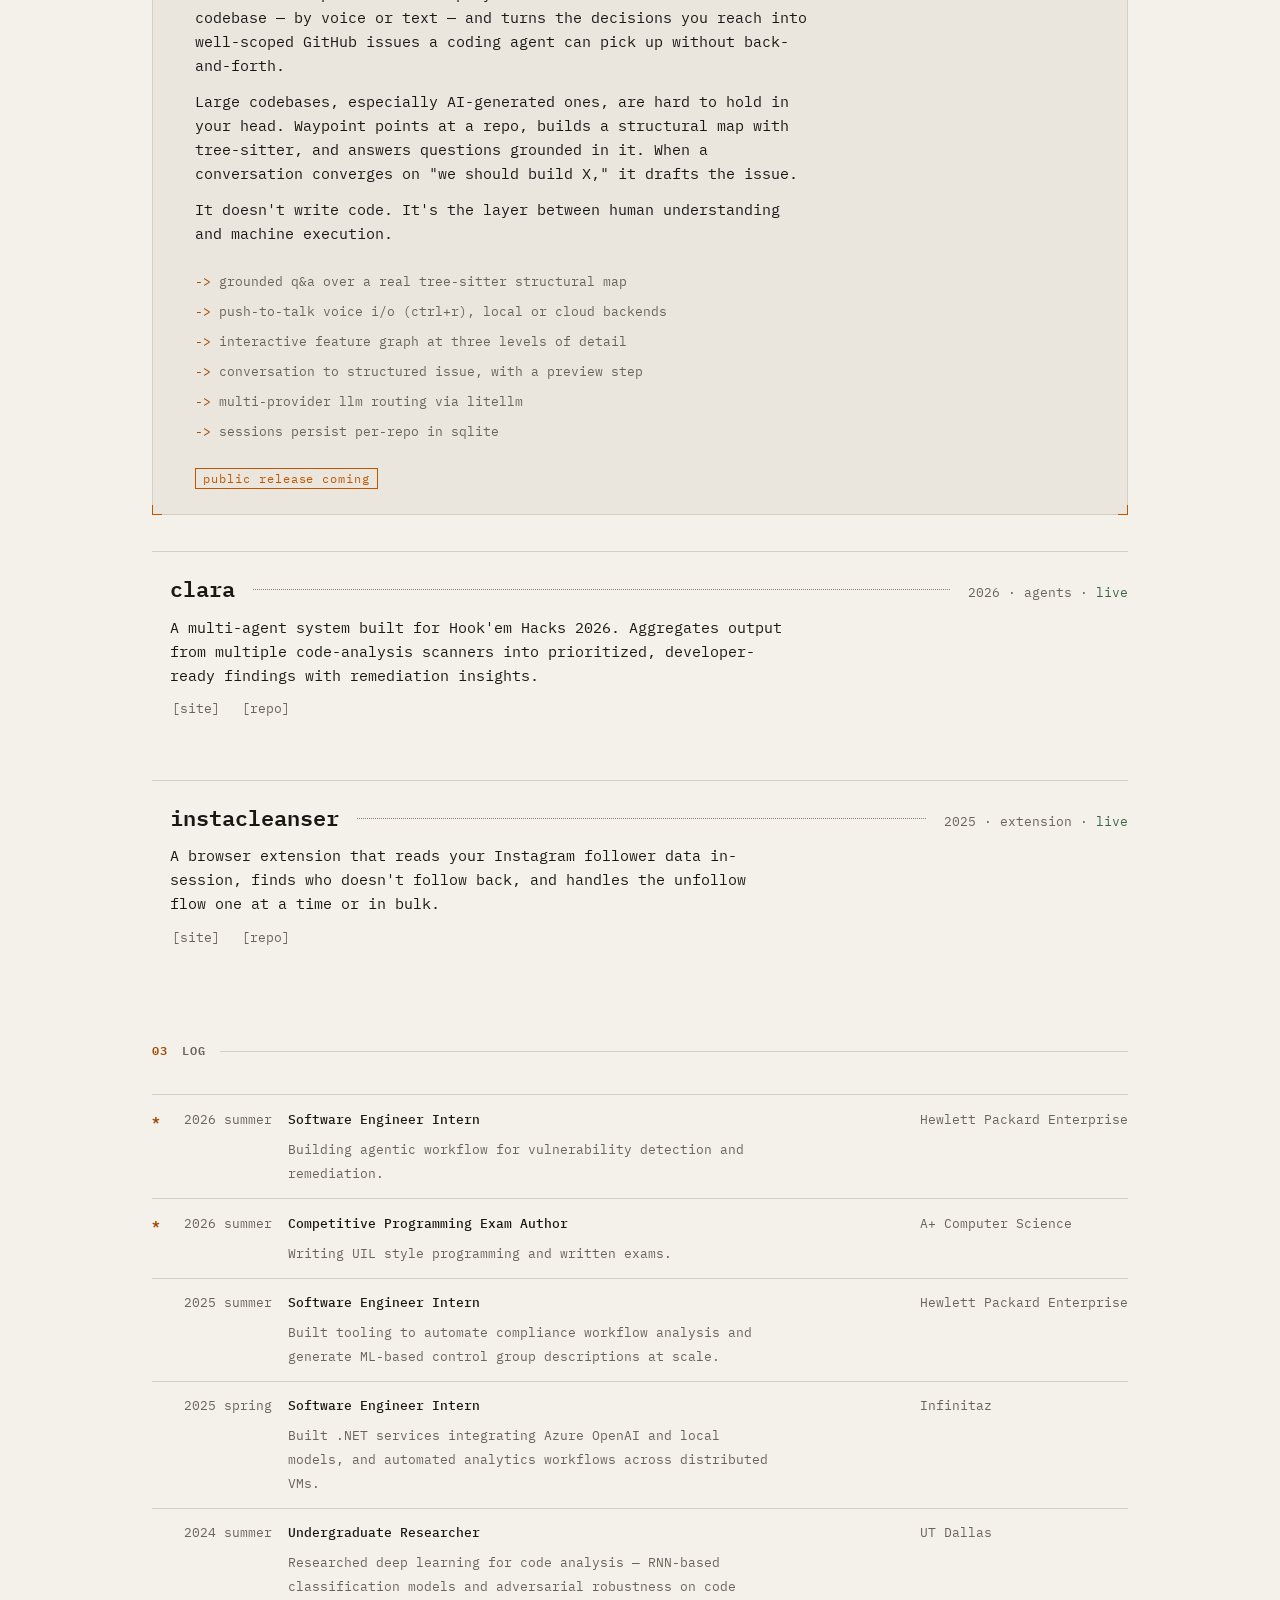
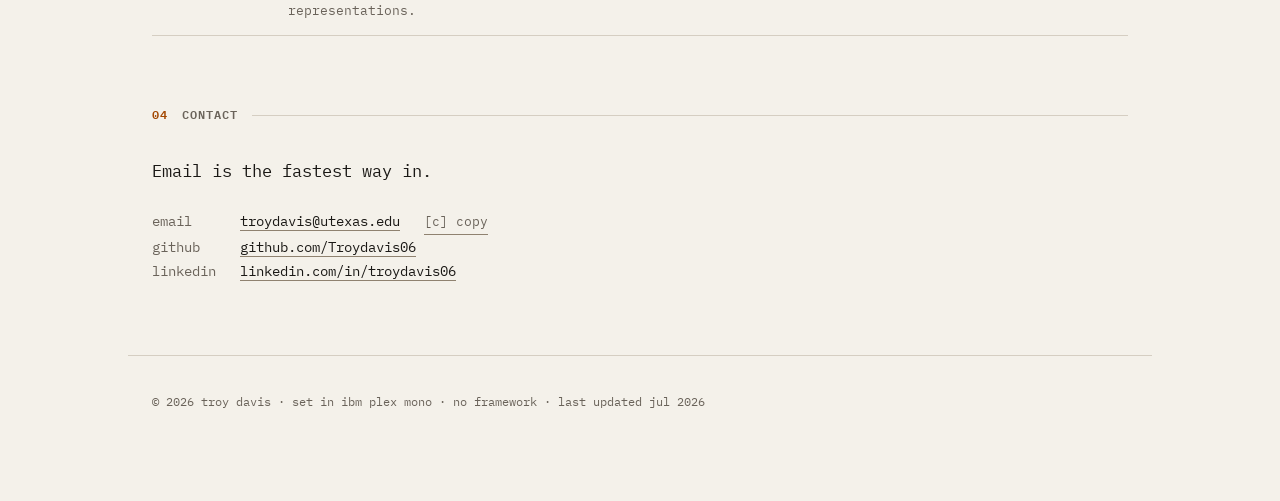
==== commit b87a84f2: "Add a working command prompt; rework hero, about and contact Content - Drop the hero thesis lines. T" ====
--- a/index.html
+++ b/index.html
@@ -65,13 +65,8 @@
 <main id="main">
 
   <!-- ===================== HERO ===================== -->
-  <section id="top" class="wrap hero" aria-labelledby="hero-name">
+  <section id="top" class="wrap hero" data-nav tabindex="-1" aria-labelledby="hero-name">
     <h1 class="hero__name" id="hero-name">TROY&nbsp;DAVIS<span class="cursor" aria-hidden="true"></span></h1>
-
-    <p class="hero__thesis">
-      <span>Most tools assume you already understand the system.</span>
-      <span>I build the ones that get you there.</span>
-    </p>
 
     <dl class="kv hero__kv">
       <dt>now</dt>       <dd>software engineer intern @ hpe</dd>
@@ -82,18 +77,24 @@
   </section>
 
   <!-- ===================== ABOUT ===================== -->
-  <section id="about" class="wrap section" aria-labelledby="about-h">
+  <section id="about" class="wrap section" data-nav tabindex="-1" aria-labelledby="about-h">
     <h2 class="section__title" id="about-h"><span class="section__num">01</span> about</h2>
 
     <div class="prose">
       <p class="lead">
-        I'm a CS and math student at UT Austin. The work I care about is the
-        unglamorous part: figuring out how a system is actually shaped before
-        writing a line against it.
+        I'm a CS and math student at UT Austin, and I've been at this a while:
+        an internship in high school, a summer researching deep learning for
+        code analysis at UT Dallas, and two summers at HPE &mdash; compliance
+        tooling the first, an agentic vulnerability detection and remediation
+        workflow this one.
       </p>
       <p>
-        Right now I'm interning at HPE and building tools I'd actually want to
-        use. When I'm not coding, I'm usually playing basketball or disc golf,
+        Mostly I like learning how things work, and building tools I'd actually
+        want to use. That's why the work below leans toward systems and tooling
+        instead of apps.
+      </p>
+      <p>
+        When I'm not coding, I'm usually playing basketball or disc golf,
         spending time with friends and family, or driving back home to Cypress,
         Texas.
       </p>
@@ -222,19 +223,16 @@
   </section>
 
   <!-- ===================== CONTACT ===================== -->
-  <section id="contact" class="wrap section" aria-labelledby="contact-h">
+  <section id="contact" class="wrap section" data-nav tabindex="-1" aria-labelledby="contact-h">
     <h2 class="section__title" id="contact-h"><span class="section__num">04</span> contact</h2>
 
     <p class="contact__lead">Email is the fastest way in.</p>
 
     <dl class="kv">
-      <dt>status</dt>
-      <dd><span class="dot" aria-hidden="true"></span>open to summer 2027 internships and research</dd>
-
       <dt>email</dt>
       <dd>
-        <a href="mailto:troydaviscs@gmail.com">troydaviscs@gmail.com</a>
-        <button class="copy" id="copy-email" type="button" data-copy="troydaviscs@gmail.com">[c] copy</button>
+        <a href="mailto:troydavis@utexas.edu">troydavis@utexas.edu</a>
+        <button class="copy" id="copy-email" type="button" data-copy="troydavis@utexas.edu">[c] copy</button>
       </dd>
 
       <dt>github</dt>
@@ -253,11 +251,21 @@
 
 <div class="statusbar">
   <span class="statusbar__path" id="status-path">~/</span>
+
+  <form class="prompt" id="prompt-form" autocomplete="off">
+    <label class="visually-hidden" for="cmd">Command. Try: cd work</label>
+    <span class="prompt__sigil" aria-hidden="true">$</span>
+    <input class="prompt__input" id="cmd" type="text" name="cmd" spellcheck="false"
+           autocapitalize="off" autocorrect="off" placeholder="cd work">
+  </form>
+
+  <span class="statusbar__msg" id="cmd-msg"></span>
+
   <ul class="statusbar__keys" aria-hidden="true">
     <li><kbd>j/k</kbd>move</li>
     <li><kbd>enter</kbd>open</li>
+    <li><kbd>:</kbd>cmd</li>
     <li><kbd>t</kbd>theme</li>
-    <li><kbd>c</kbd>email</li>
     <li><kbd>?</kbd>keys</li>
   </ul>
   <div class="statusbar__actions">
@@ -279,6 +287,17 @@
     <dt>?</dt>          <dd>this list</dd>
     <dt>esc</dt>        <dd>dismiss</dd>
   </dl>
+
+  <h2 id="help-cmd-h">commands</h2>
+  <dl class="help__keys">
+    <dt>:</dt>            <dd>focus the prompt</dd>
+    <dt>cd &lt;name&gt;</dt><dd>go to a section &mdash; about, work, log, contact, ~</dd>
+    <dt>open &lt;name&gt;</dt><dd>open a project &mdash; waypoint, clara, instacleanser</dd>
+    <dt>ls</dt>           <dd>list what you can cd into</dd>
+    <dt>theme</dt>        <dd>toggle, or theme light / theme dark</dd>
+    <dt>tab</dt>          <dd>complete the word you're typing</dd>
+    <dt>&uarr; / &darr;</dt><dd>previous commands</dd>
+  </dl>
   <button class="help__close" type="button" id="help-close">[esc] close</button>
 </dialog>
 
--- a/css/main.css
+++ b/css/main.css
@@ -23,9 +23,8 @@
   --fs-2xl: clamp(1.5rem, 3.5vw, 2rem);
 
   /* Mono has a fixed advance, so the largest size that fits N characters is
-     computable exactly. 11 = "TROY DAVIS" + the cursor cell. No clamp
-     guesswork, no horizontal scrollbar at any viewport. */
-  /* "TROY DAVIS" is 10 cells (6.0em) and the cursor adds 0.6em + 0.1em of
+     computable exactly — no clamp guesswork, no horizontal scrollbar at any
+     viewport. "TROY DAVIS" is 10 cells (6.0em) and the cursor adds 0.6em + 0.1em of
      margin, so the true width is 6.7em. 11.4 leaves ~2% slack, which keeps a
      wider fallback font from bumping the cursor onto its own line. */
   --hero-chars: 11.4;
@@ -247,6 +246,40 @@
   white-space: nowrap;
 }
 
+/* Command prompt. A real one: it parses, completes, and reports errors. */
+.prompt {
+  display: flex;
+  align-items: center;
+  gap: 1ch;
+  flex: 0 1 26ch;
+  min-width: 0;
+}
+.prompt__sigil { color: var(--accent); }
+.prompt__input {
+  flex: 1;
+  min-width: 0;
+  font: inherit;
+  color: var(--ink);
+  background: none;
+  border: 0;
+  border-bottom: 1px solid var(--rule);
+  padding-bottom: 1px;
+  transition: border-color var(--dur);
+}
+.prompt__input::placeholder { color: var(--muted); opacity: 0.65; }
+.prompt__input:focus { border-bottom-color: var(--accent); outline: none; }
+.prompt:focus-within .prompt__sigil { color: var(--brand); }
+
+.statusbar__msg {
+  flex: 1 1 auto;
+  min-width: 0;
+  overflow: hidden;
+  white-space: nowrap;
+  text-overflow: ellipsis;
+  color: var(--muted);
+}
+.statusbar__msg[data-err] { color: var(--brand); }
+
 .statusbar__keys {
   display: flex;
   gap: 2.5ch;
@@ -328,13 +361,6 @@
 }
 .kv a:hover { color: var(--accent); border-bottom-color: var(--accent); }
 
-.dot {
-  display: inline-block;
-  width: 0.5em; height: 0.5em;
-  margin-right: 1ch;
-  background: var(--live);
-  vertical-align: baseline;
-}
 
 /* --------------------------------------------------------------------------
    8. PRIMITIVE — .pane
@@ -440,16 +466,6 @@
   .cursor { animation: none; opacity: 1; }
 }
 
-/* Each sentence gets its own line, then wraps naturally when it must. Letting
-   the browser break wherever it likes put "understand the / system" together. */
-.hero__thesis {
-  margin-top: var(--sp-3);
-  font-size: var(--fs-lg);
-  line-height: 1.55;
-  max-width: 52ch;
-  color: var(--ink);
-}
-.hero__thesis span { display: block; text-wrap: pretty; }
 
 .hero__kv { margin-top: var(--sp-5); max-width: 60ch; }
 
@@ -661,6 +677,12 @@
   background: var(--pane-sel);
   box-shadow: inset 2px 0 0 var(--accent);
 }
+/* Whole sections are selectable too, but a full-width tinted block is far too
+   heavy — they get the accent gutter mark only. */
+section[data-nav][data-selected] {
+  background: none;
+  box-shadow: inset 3px 0 0 var(--accent);
+}
 .work[data-selected]::before,
 .log__row[data-selected]::before { content: '>'; }
 
@@ -770,6 +792,8 @@
      scroll-margin-bottom resolve --status-h against the root, so a local
      override here would silently not reach them. */
   :root { --status-h: 2.75rem; }
+  /* No physical keyboard: the prompt would only summon the on-screen one. */
+  .prompt, .statusbar__msg { display: none; }
   .statusbar__keys { display: none; }
   .statusbar__actions { display: flex; }
   .statusbar {
@@ -787,7 +811,9 @@
 
 /* Narrow but fine-pointer: shed the lowest-priority hints, keep the rest. */
 @media (max-width: 44rem) and (pointer: fine) {
-  .statusbar__keys > :nth-child(n + 4) { display: none; }
+  .statusbar__keys > :nth-child(n + 3) { display: none; }
+  .statusbar__msg { display: none; }
+  .prompt { flex-basis: 14ch; }
 }
 
 @media (max-width: 44rem) {
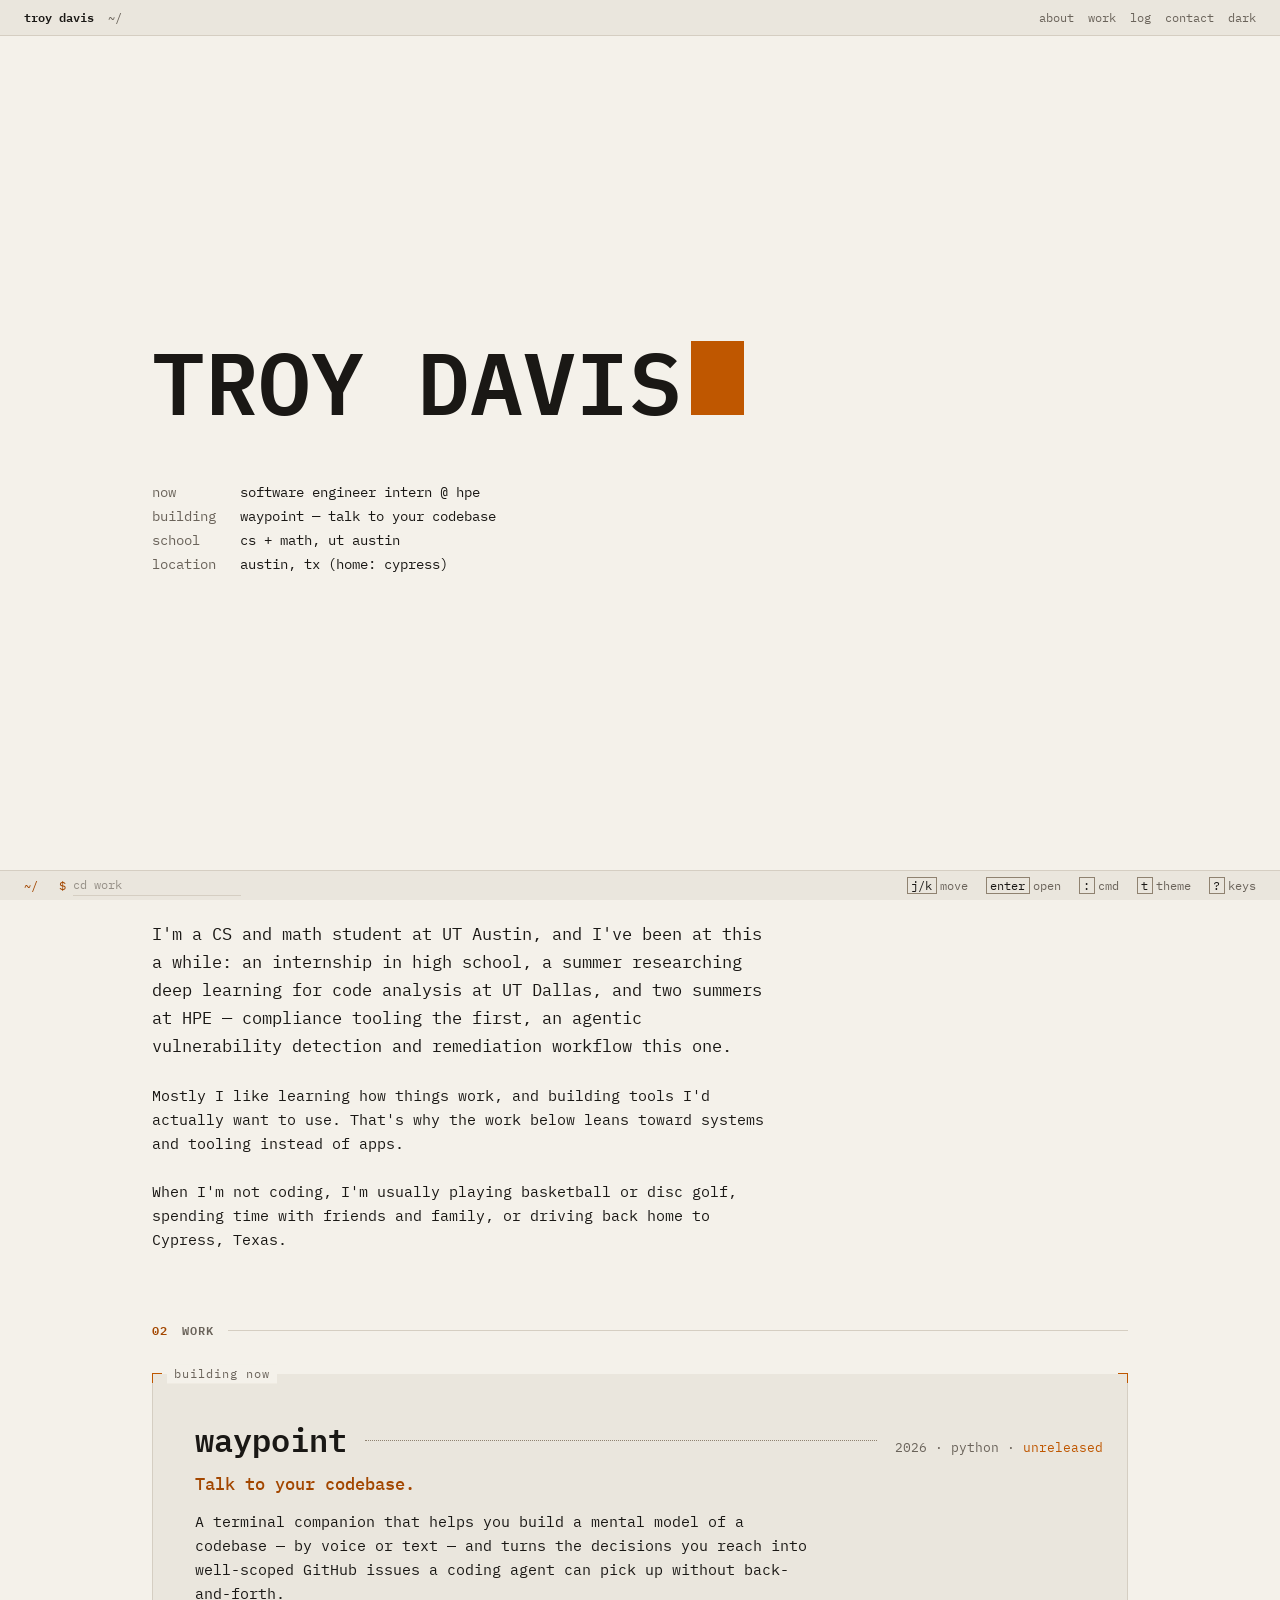
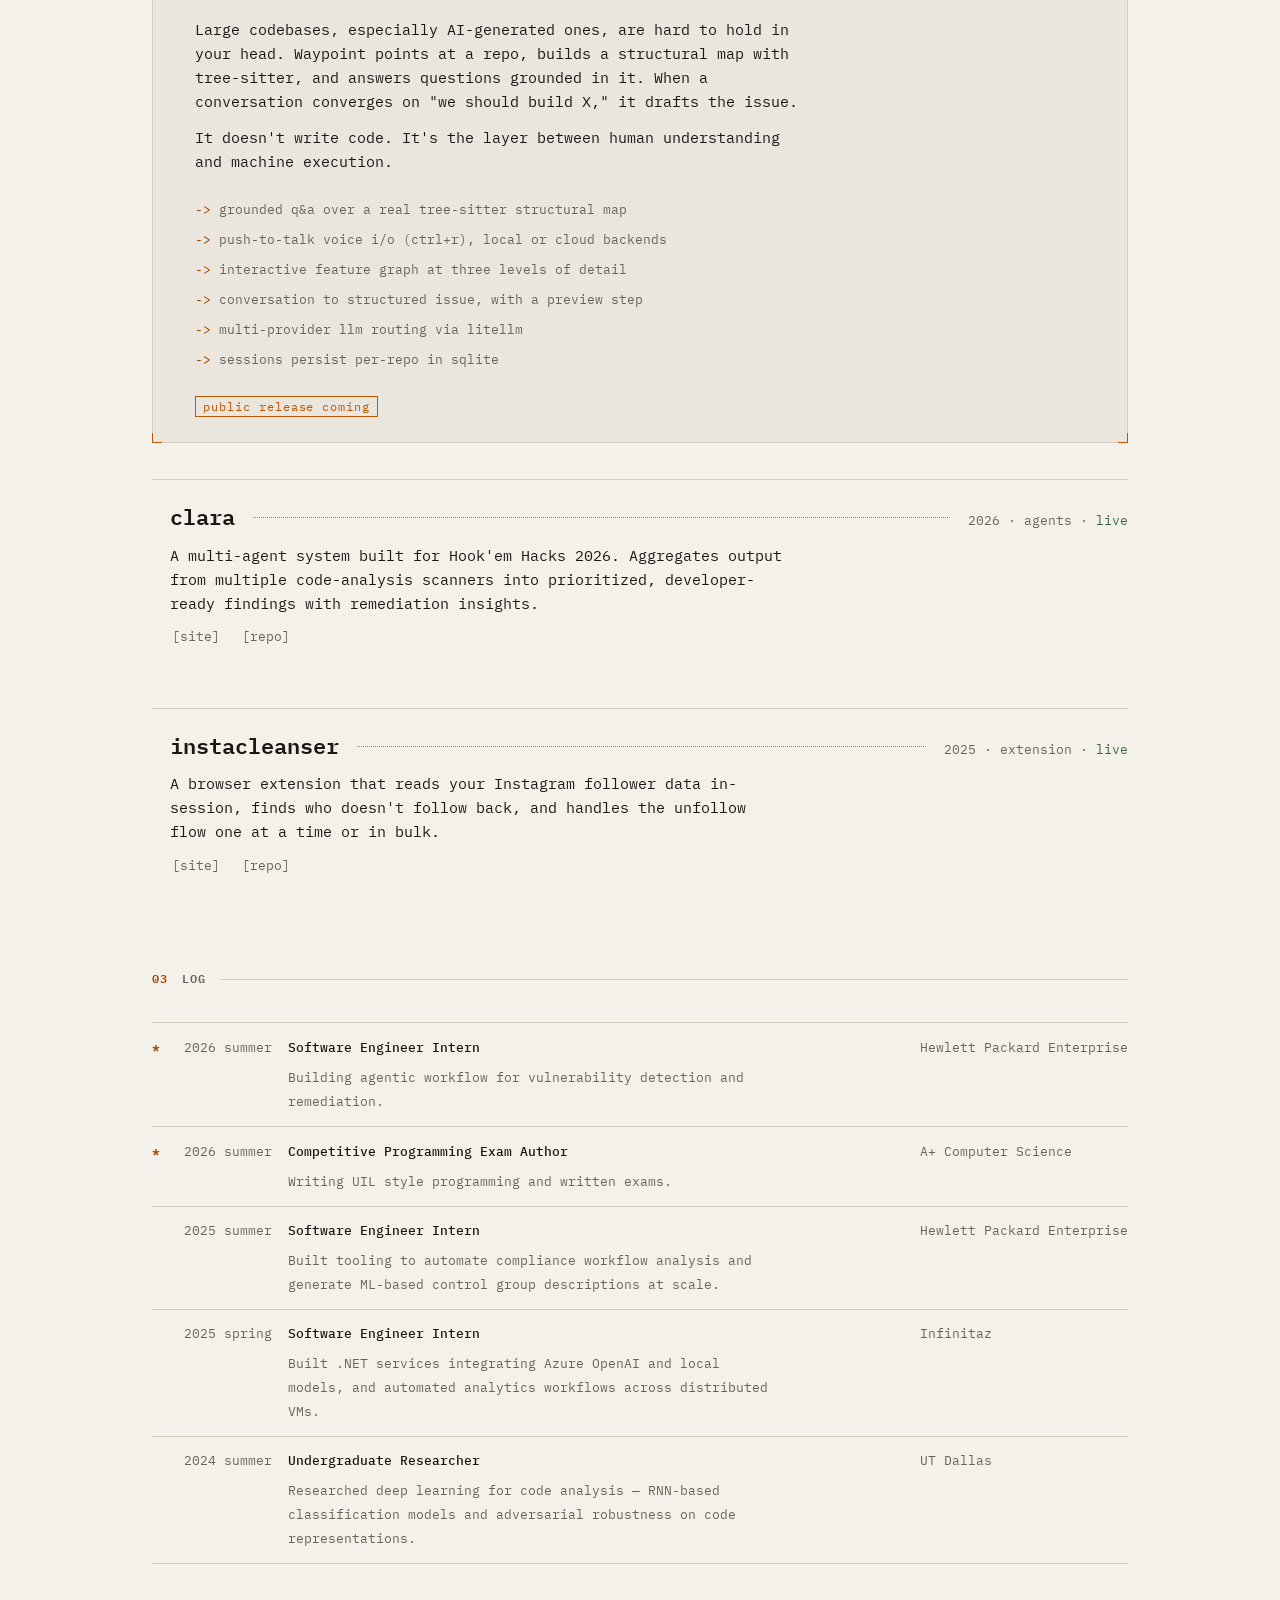
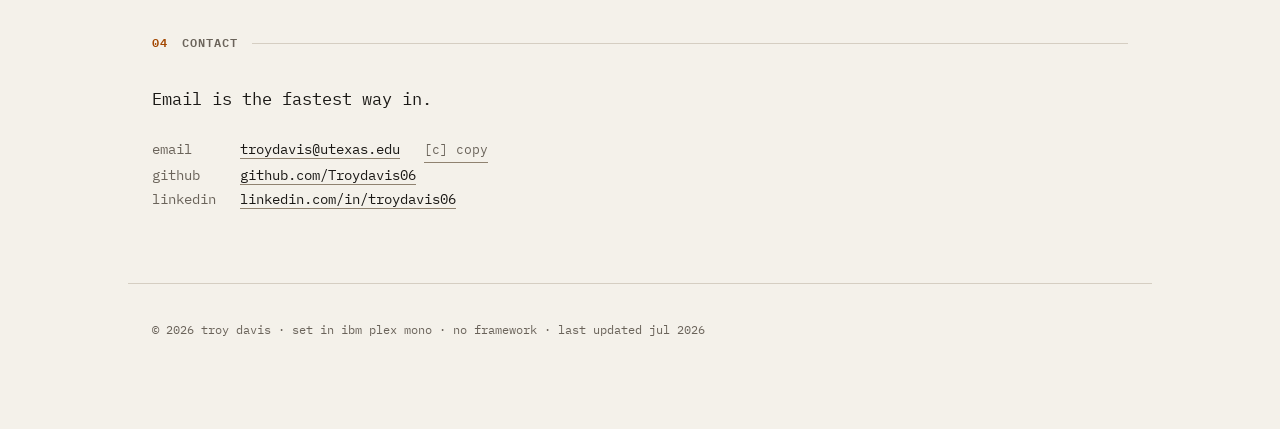
==== commit f1e29bae: "Fix jump landing and scroll-spy; add a completion menu to the prompt Sections landed too low when yo" ====
--- a/index.html
+++ b/index.html
@@ -256,7 +256,10 @@
     <label class="visually-hidden" for="cmd">Command. Try: cd work</label>
     <span class="prompt__sigil" aria-hidden="true">$</span>
     <input class="prompt__input" id="cmd" type="text" name="cmd" spellcheck="false"
-           autocapitalize="off" autocorrect="off" placeholder="cd work">
+           autocapitalize="off" autocorrect="off" placeholder="cd work"
+           role="combobox" aria-expanded="false" aria-controls="cmd-menu"
+           aria-autocomplete="list">
+    <ul class="prompt__menu" id="cmd-menu" role="listbox" aria-label="Completions"></ul>
   </form>
 
   <span class="statusbar__msg" id="cmd-msg"></span>
@@ -296,7 +299,7 @@
     <dt>ls</dt>           <dd>list what you can cd into</dd>
     <dt>theme</dt>        <dd>toggle, or theme light / theme dark</dd>
     <dt>tab</dt>          <dd>complete the word you're typing</dd>
-    <dt>&uarr; / &darr;</dt><dd>previous commands</dd>
+    <dt>&uarr; / &darr;</dt><dd>pick from the list, or walk history when it's closed</dd>
   </dl>
   <button class="help__close" type="button" id="help-close">[esc] close</button>
 </dialog>
--- a/css/main.css
+++ b/css/main.css
@@ -137,7 +137,7 @@
 /* Anchors, Tab, and scrollIntoView must all clear the two fixed bars. */
 [id],
 [data-nav] {
-  scroll-margin-top: calc(var(--bar-h) + var(--sp-3));
+  scroll-margin-top: calc(var(--bar-h) + var(--sp-2));
   scroll-margin-bottom: calc(var(--status-h) + var(--sp-3));
 }
 
@@ -248,12 +248,47 @@
 
 /* Command prompt. A real one: it parses, completes, and reports errors. */
 .prompt {
+  position: relative;
   display: flex;
   align-items: center;
   gap: 1ch;
   flex: 0 1 26ch;
   min-width: 0;
 }
+
+/* Completion menu, opening upward out of the status bar. */
+.prompt__menu {
+  display: none;
+  position: absolute;
+  bottom: calc(100% + var(--sp-2));
+  left: 0;
+  z-index: 10;
+  min-width: 24ch;
+  /* The prompt sits partway across the bar, so an open menu could otherwise
+     push the document wider than the viewport on a narrow window. */
+  max-width: calc(100vw - 2 * var(--pad-x));
+  max-height: 11rem;
+  overflow-y: auto;
+  padding-block: var(--sp-1);
+  background: var(--pane);
+  border: 1px solid var(--rule-strong);
+}
+.prompt__menu[data-open] { display: block; }
+.prompt__menu li {
+  display: grid;
+  grid-template-columns: 3ch minmax(0, 1fr) max-content;
+  column-gap: 1ch;
+  padding-inline: 1.5ch;
+  color: var(--muted);
+  white-space: nowrap;
+  cursor: pointer;
+}
+.prompt__menu li::before { content: ''; color: var(--accent); }
+.prompt__menu li[data-active] { background: var(--pane-sel); color: var(--ink); }
+.prompt__menu li[data-active]::before { content: '>'; }
+.prompt__menu li:hover { background: var(--pane-sel); color: var(--ink); }
+.prompt__menu .menu__hint { color: var(--muted); }
+.prompt__menu li[data-active] .menu__hint { color: var(--muted); }
 .prompt__sigil { color: var(--accent); }
 .prompt__input {
   flex: 1;
@@ -308,8 +343,14 @@
 /* --------------------------------------------------------------------------
    6. SECTIONS
    -------------------------------------------------------------------------- */
-.section { padding-block: var(--sp-6); }
-.section + .section { padding-top: 0; }
+/* Bottom padding only. scrollIntoView targets the border box, so any
+   padding-top here becomes dead space above the heading when you jump to a
+   section — and an uneven padding-top makes each section land at a different
+   height. Spacing comes from the preceding block's padding-bottom instead. */
+.section {
+  padding-top: 0;
+  padding-bottom: var(--sp-6);
+}
 
 /* Heading sits on a rule that runs to the end of the measure — the label-on-
    the-line move that carries most of the TUI read, with zero risky glyphs. */
@@ -683,6 +724,18 @@
   background: none;
   box-shadow: inset 3px 0 0 var(--accent);
 }
+
+/* Jumping to a section (cd, 1-4, g/G, an #anchor) focuses it so the move is
+   announced. An outline around a whole section draws a box the height of the
+   entire section, hanging way down the page — so sections and the footer get
+   the same gutter mark instead. Still a clearly visible focus indicator. */
+section:focus,
+section:focus-visible,
+footer:focus,
+footer:focus-visible {
+  outline: none;
+  box-shadow: inset 3px 0 0 var(--accent);
+}
 .work[data-selected]::before,
 .log__row[data-selected]::before { content: '>'; }
 
@@ -817,13 +870,12 @@
 }
 
 @media (max-width: 44rem) {
+  .section { padding-bottom: var(--sp-5); }
   .topbar__path { display: none; }
   .topbar__brand-full { display: none; }
   .topbar__brand-short { display: inline; }
   .topbar { gap: 1.5ch; }
   .topbar__nav { gap: 1.5ch; }
-
-  .section { padding-block: var(--sp-5); }
 
   /* 4 tracks cannot fit in ~44 characters. Stack, period first, which reads
      as a log timestamp. Four lines of query — precisely because it is grid. */
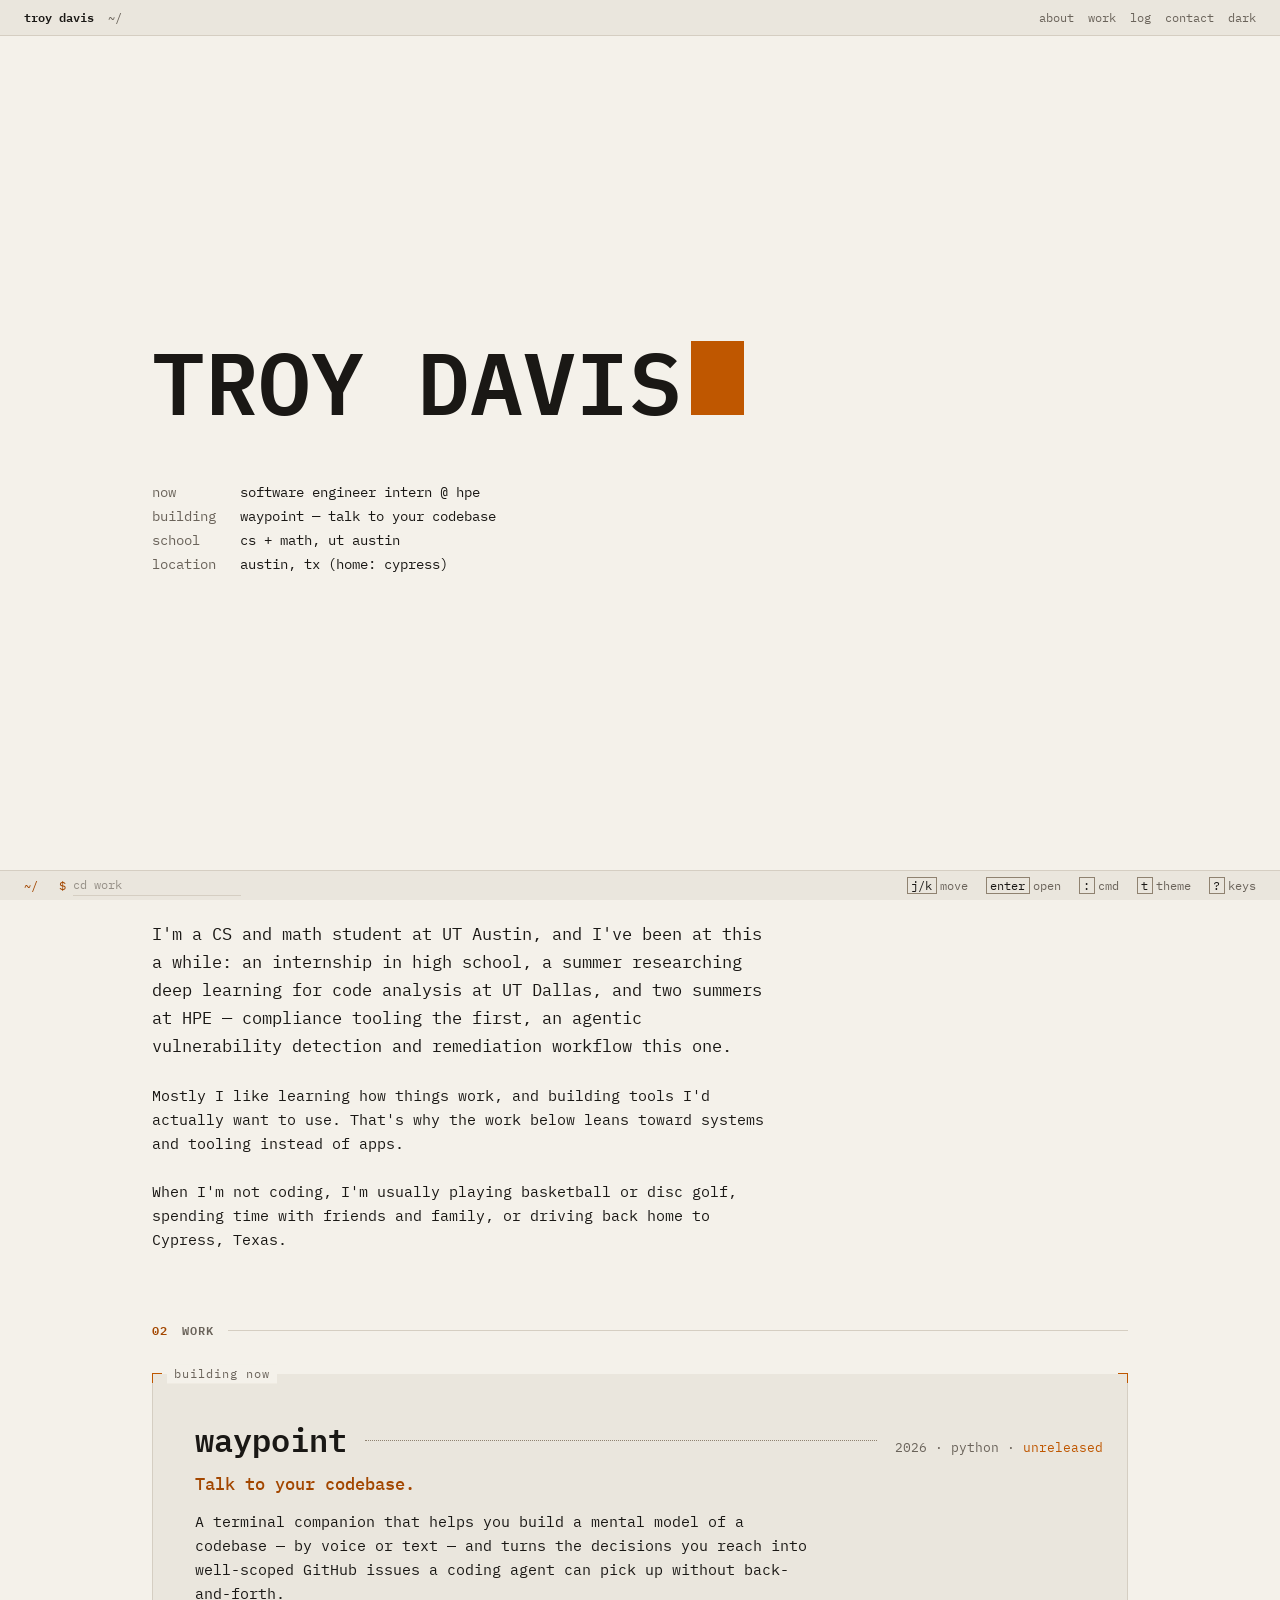
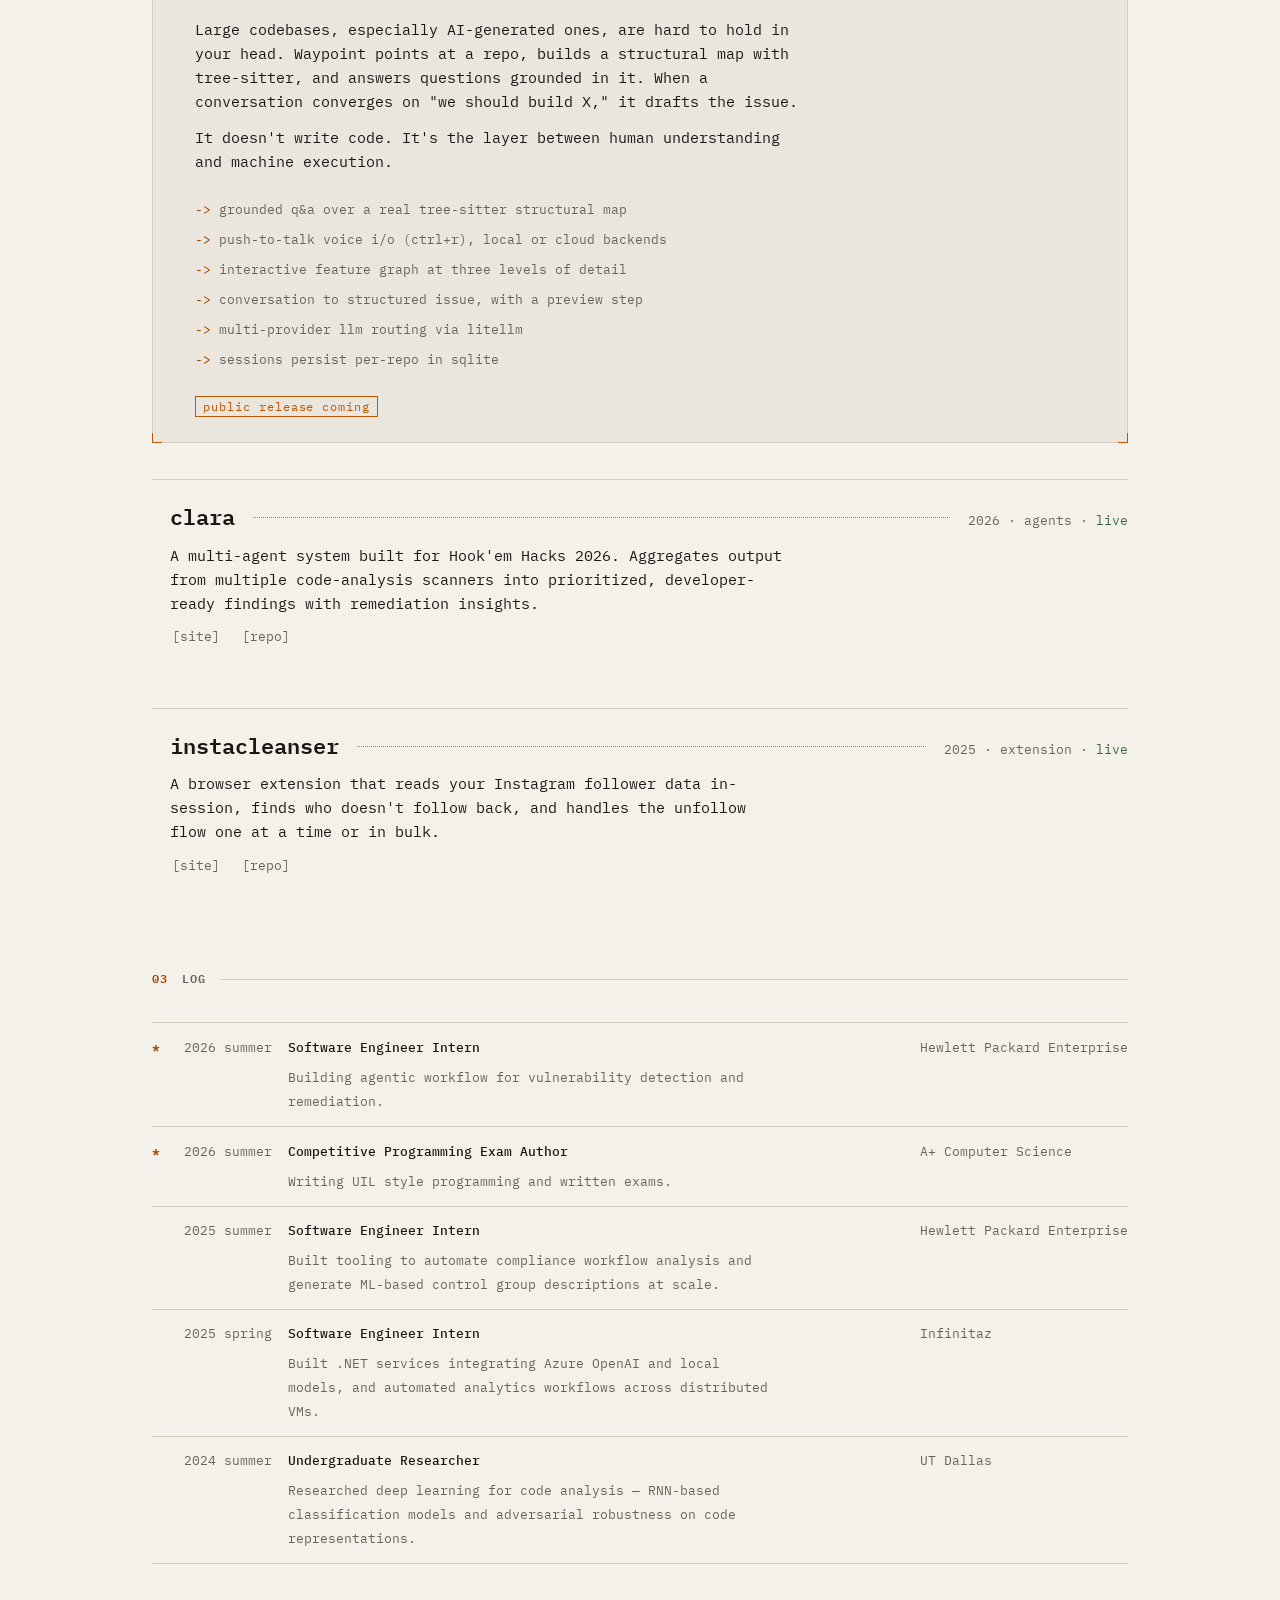
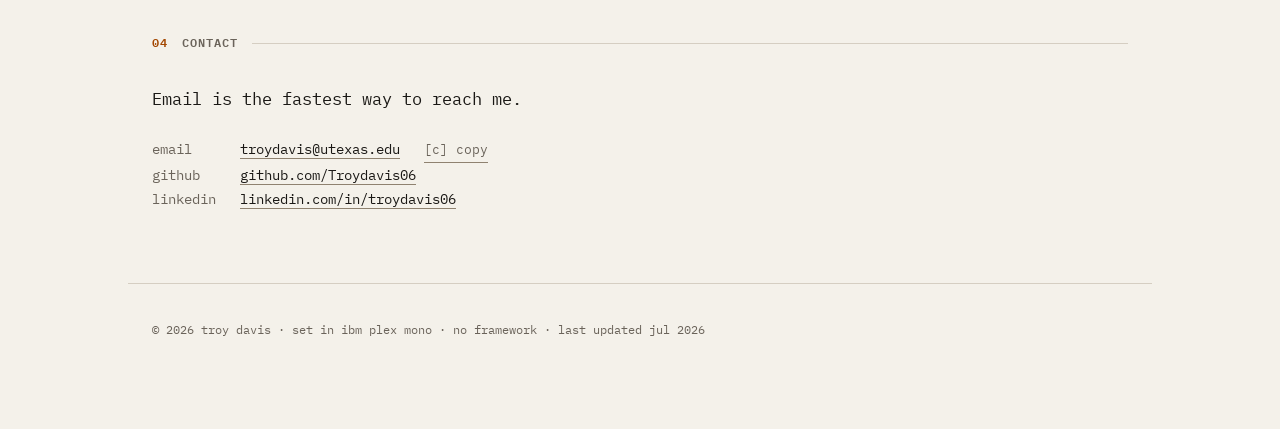
==== commit ea5b9edc: "Stop clicks from selecting whole sections; commit the tests; rewrite README Sections carry tabindex=" ====
--- a/index.html
+++ b/index.html
@@ -226,7 +226,7 @@
   <section id="contact" class="wrap section" data-nav tabindex="-1" aria-labelledby="contact-h">
     <h2 class="section__title" id="contact-h"><span class="section__num">04</span> contact</h2>
 
-    <p class="contact__lead">Email is the fastest way in.</p>
+    <p class="contact__lead">Email is the fastest way to reach me.</p>
 
     <dl class="kv">
       <dt>email</dt>
--- a/css/main.css
+++ b/css/main.css
@@ -725,16 +725,18 @@
   box-shadow: inset 3px 0 0 var(--accent);
 }
 
-/* Jumping to a section (cd, 1-4, g/G, an #anchor) focuses it so the move is
-   announced. An outline around a whole section draws a box the height of the
-   entire section, hanging way down the page — so sections and the footer get
-   the same gutter mark instead. Still a clearly visible focus indicator. */
+/* Sections are focusable containers so that jumping to one (cd, 1-4, g/G, an
+   #anchor) is announced to a screen reader. They must never paint a focus box
+   though: an outline around a whole section hangs the height of the section
+   down the page, and clicking any empty space inside one would light it up.
+   The visible indicator for a section is the [data-selected] gutter mark
+   above, which js/site.js sets only for deliberate keyboard moves. */
 section:focus,
 section:focus-visible,
 footer:focus,
 footer:focus-visible {
   outline: none;
-  box-shadow: inset 3px 0 0 var(--accent);
+  box-shadow: none;
 }
 .work[data-selected]::before,
 .log__row[data-selected]::before { content: '>'; }
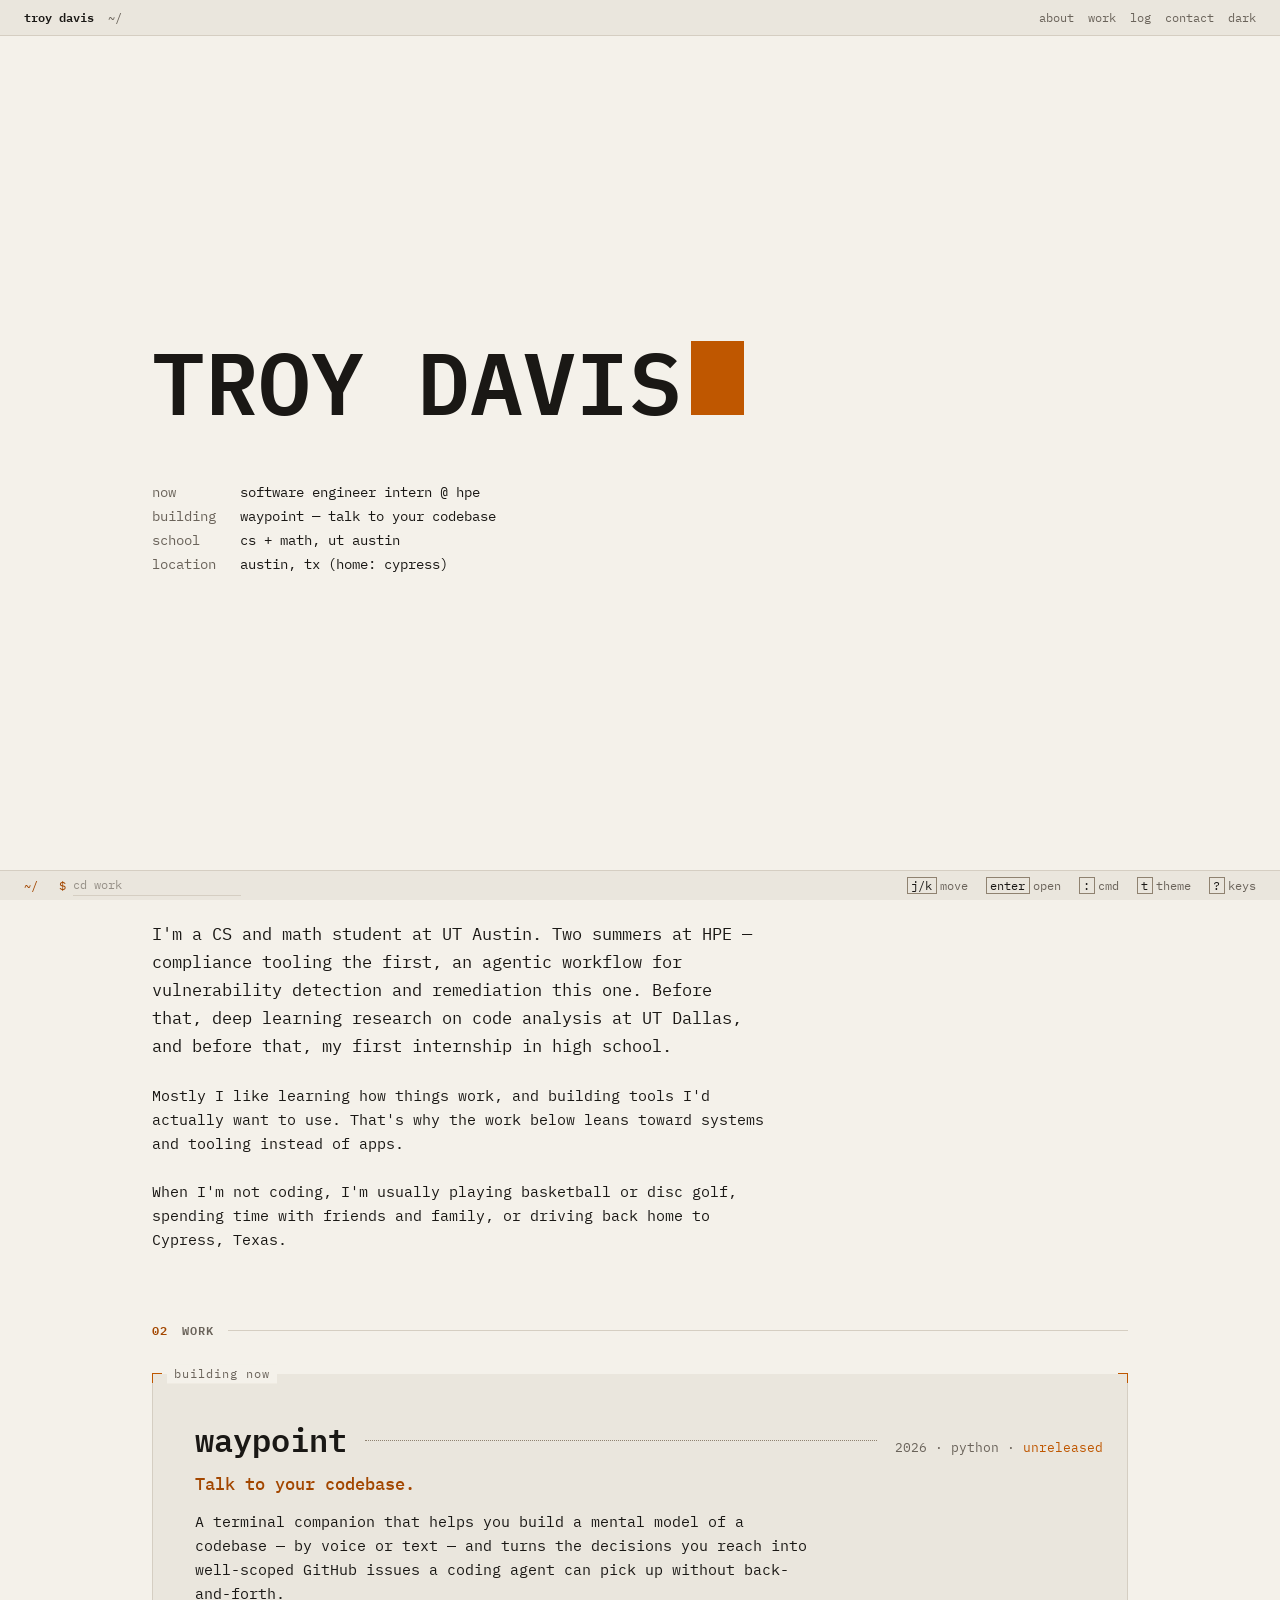
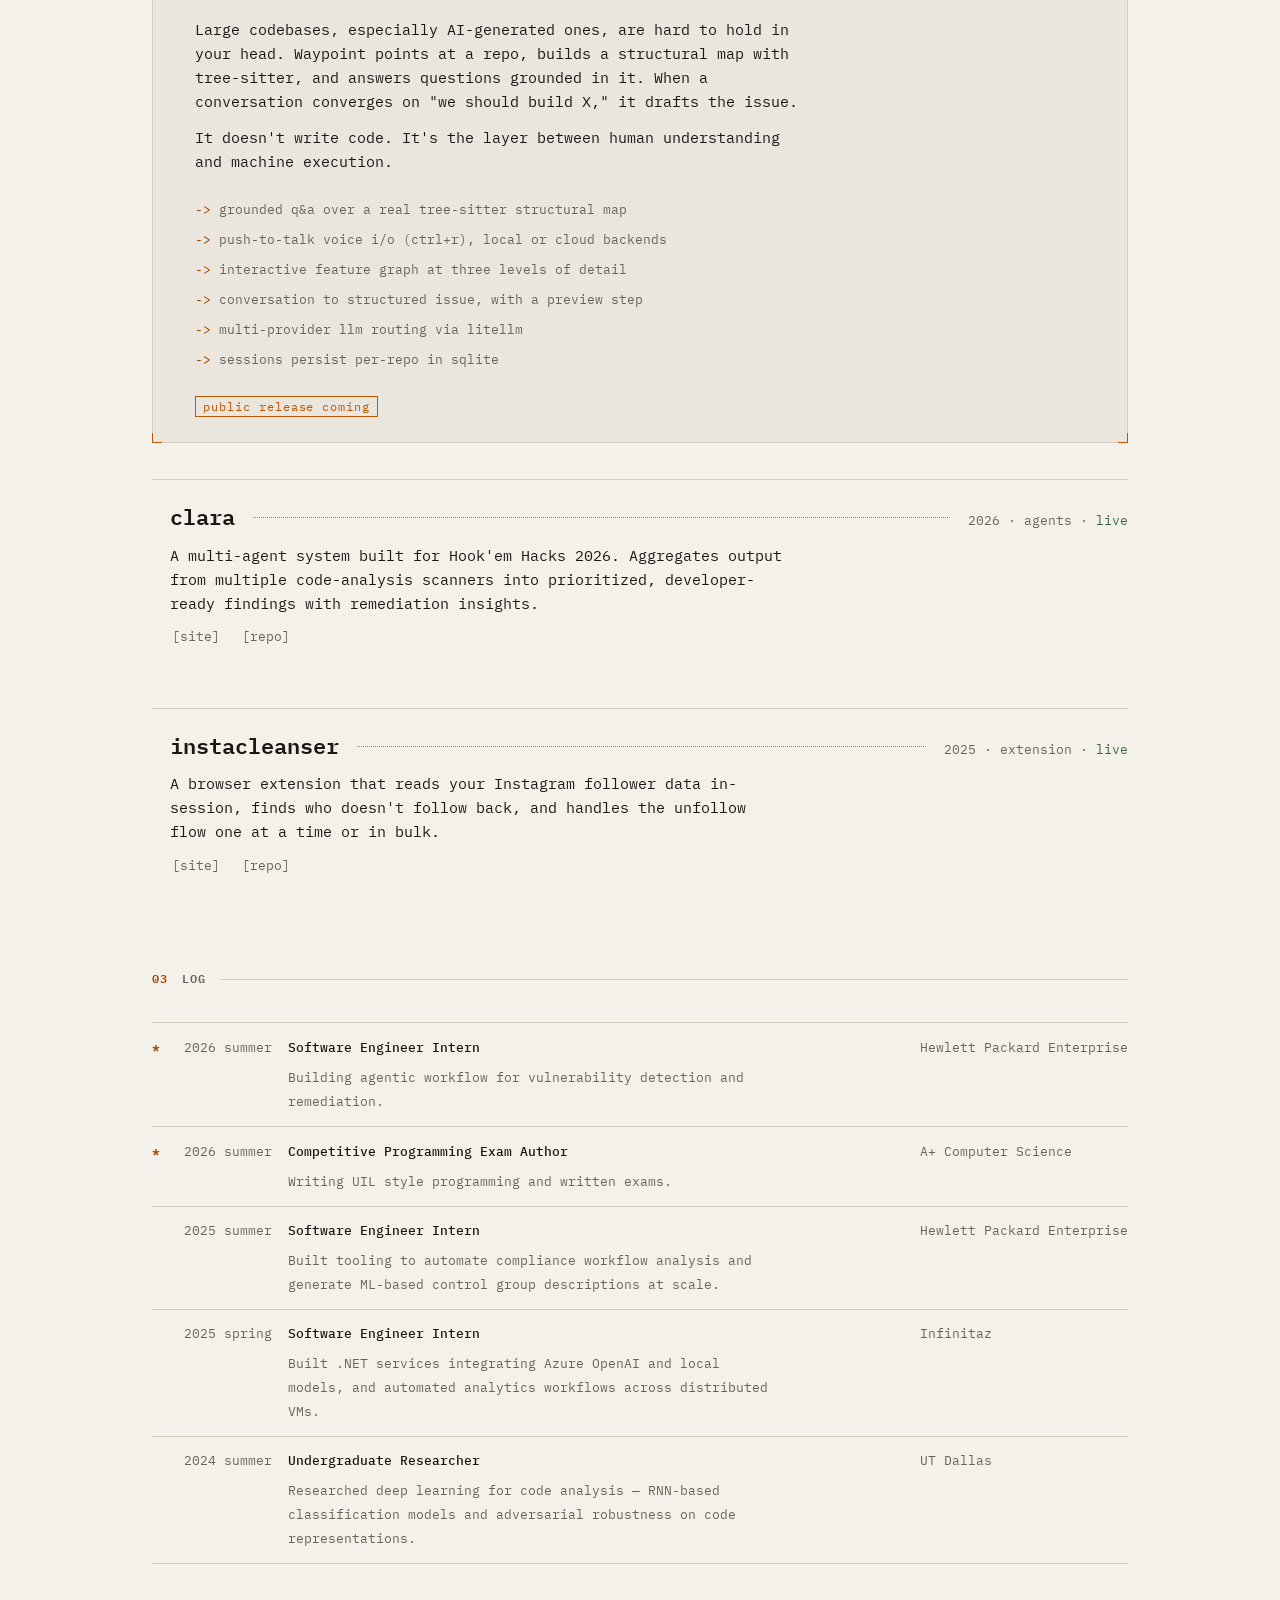
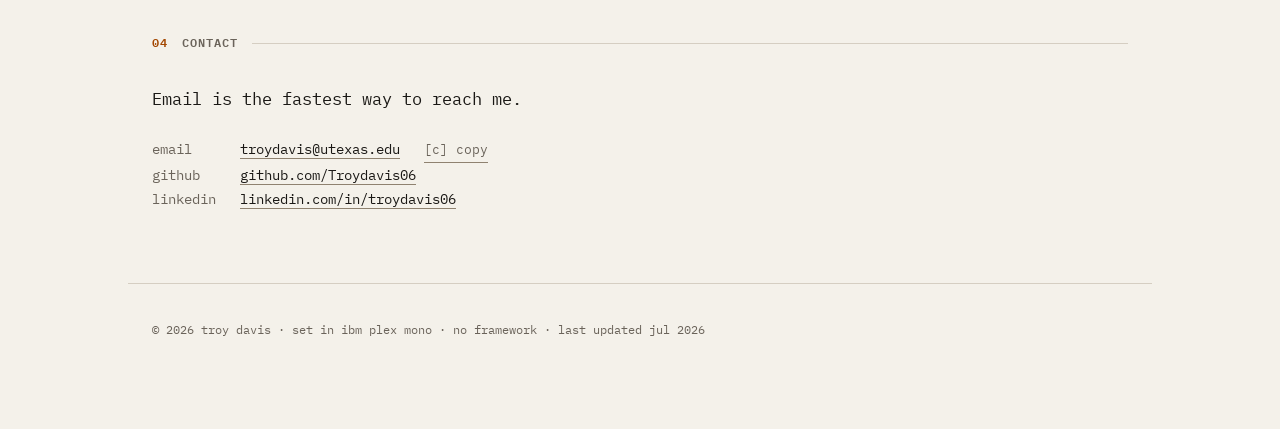
==== commit 3dcb5bd2: "Reword the about lead Reverse chronological now: HPE first, then UT Dallas, ending on the high schoo" ====
--- a/index.html
+++ b/index.html
@@ -82,11 +82,11 @@
 
     <div class="prose">
       <p class="lead">
-        I'm a CS and math student at UT Austin, and I've been at this a while:
-        an internship in high school, a summer researching deep learning for
-        code analysis at UT Dallas, and two summers at HPE &mdash; compliance
-        tooling the first, an agentic vulnerability detection and remediation
-        workflow this one.
+        I'm a CS and math student at UT Austin. Two summers at HPE &mdash;
+        compliance tooling the first, an agentic workflow for vulnerability
+        detection and remediation this one. Before that, deep learning research
+        on code analysis at UT Dallas, and before that, my first internship in
+        high school.
       </p>
       <p>
         Mostly I like learning how things work, and building tools I'd actually
--- a/css/main.css
+++ b/css/main.css
@@ -761,7 +761,9 @@
 }
 .help__keys {
   display: grid;
-  grid-template-columns: minmax(8ch, max-content) minmax(0, 1fr);
+  /* Fixed at 12ch rather than max-content so the two lists share one column
+     position — "open <name>" is the longest term at 11 cells. */
+  grid-template-columns: 12ch minmax(0, 1fr);
   column-gap: 2ch;
   row-gap: var(--sp-1);
   font-size: var(--fs-xs);
@@ -769,6 +771,15 @@
 }
 .help__keys dt { color: var(--accent); }
 .help__keys dd { margin: 0; color: var(--muted); }
+
+/* The "commands" heading follows the end of the keys list, so without this it
+   sits flush against it and reads as part of that group. More space above the
+   heading than below binds it to its own list. */
+.help__keys + h2 {
+  margin-top: var(--sp-5);
+  padding-top: var(--sp-3);
+  border-top: 1px solid var(--rule);
+}
 .help__close {
   margin-top: var(--sp-3);
   font-size: var(--fs-2xs);
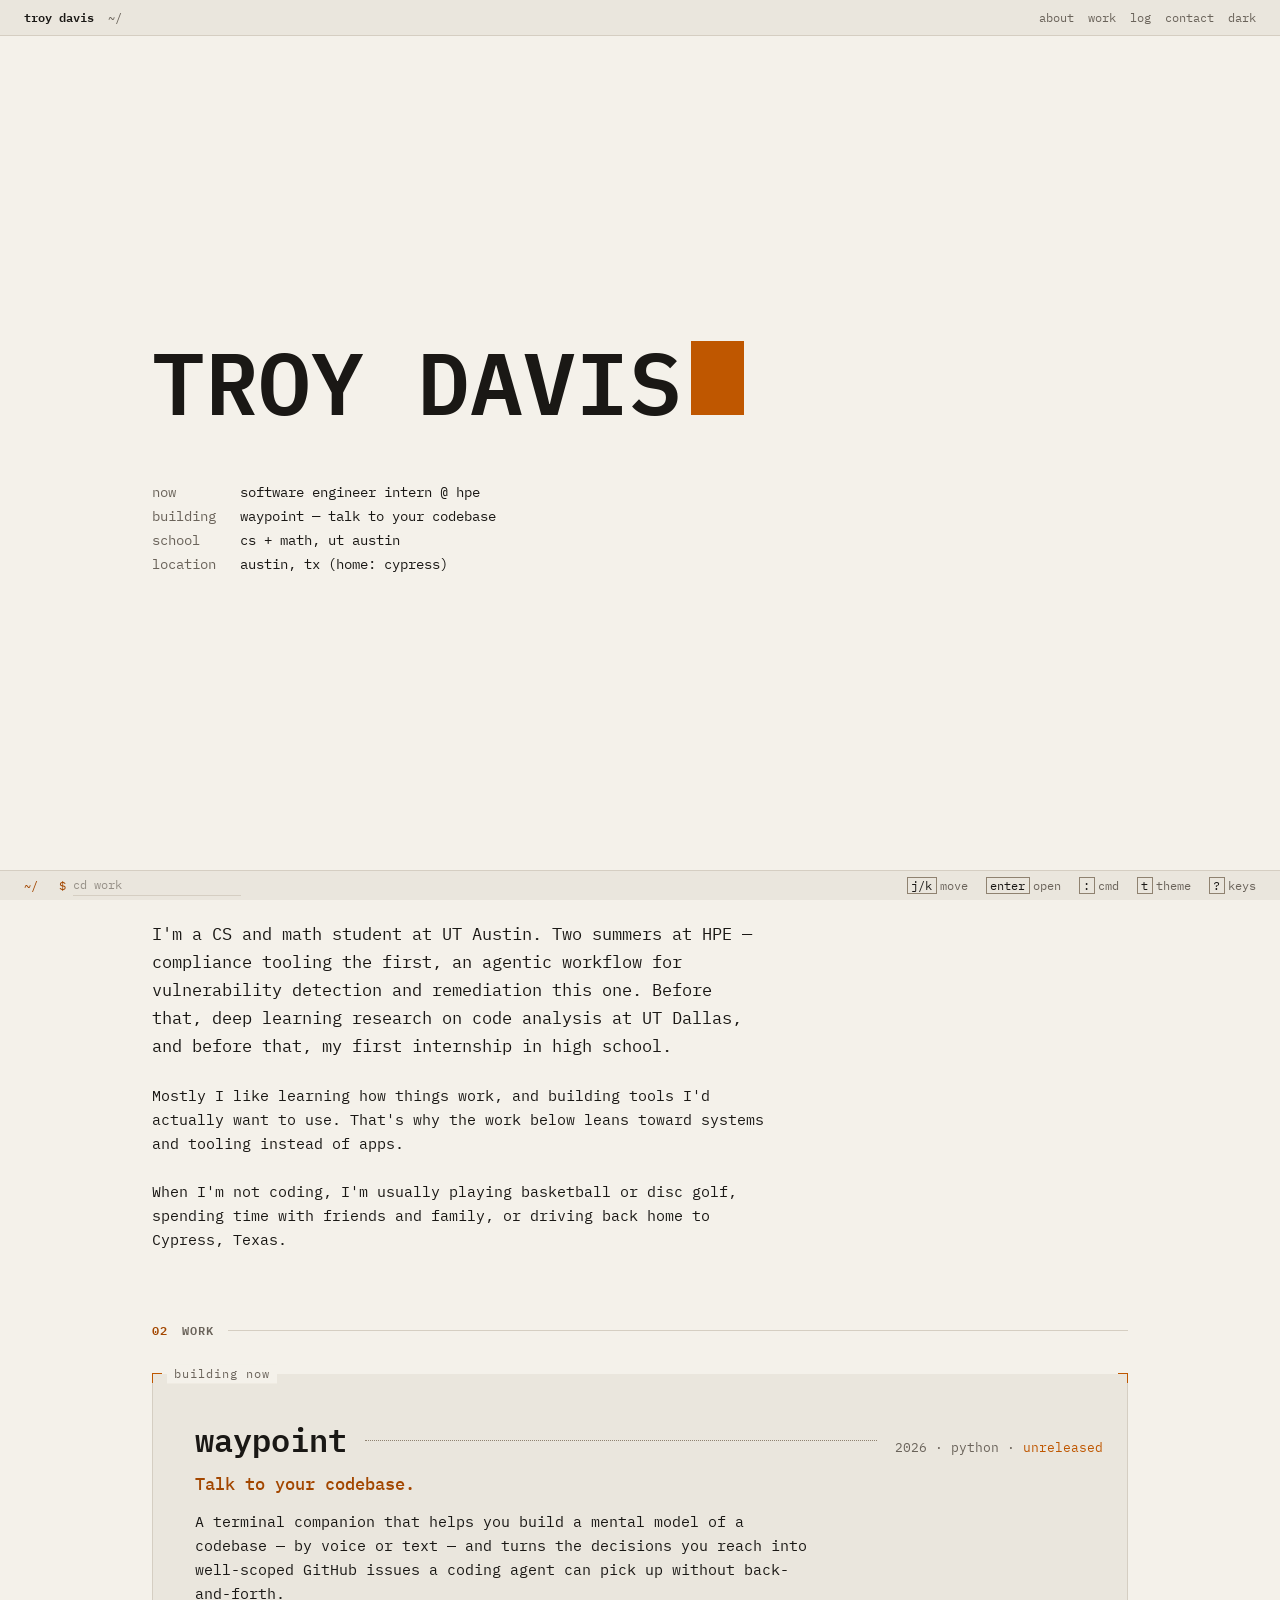
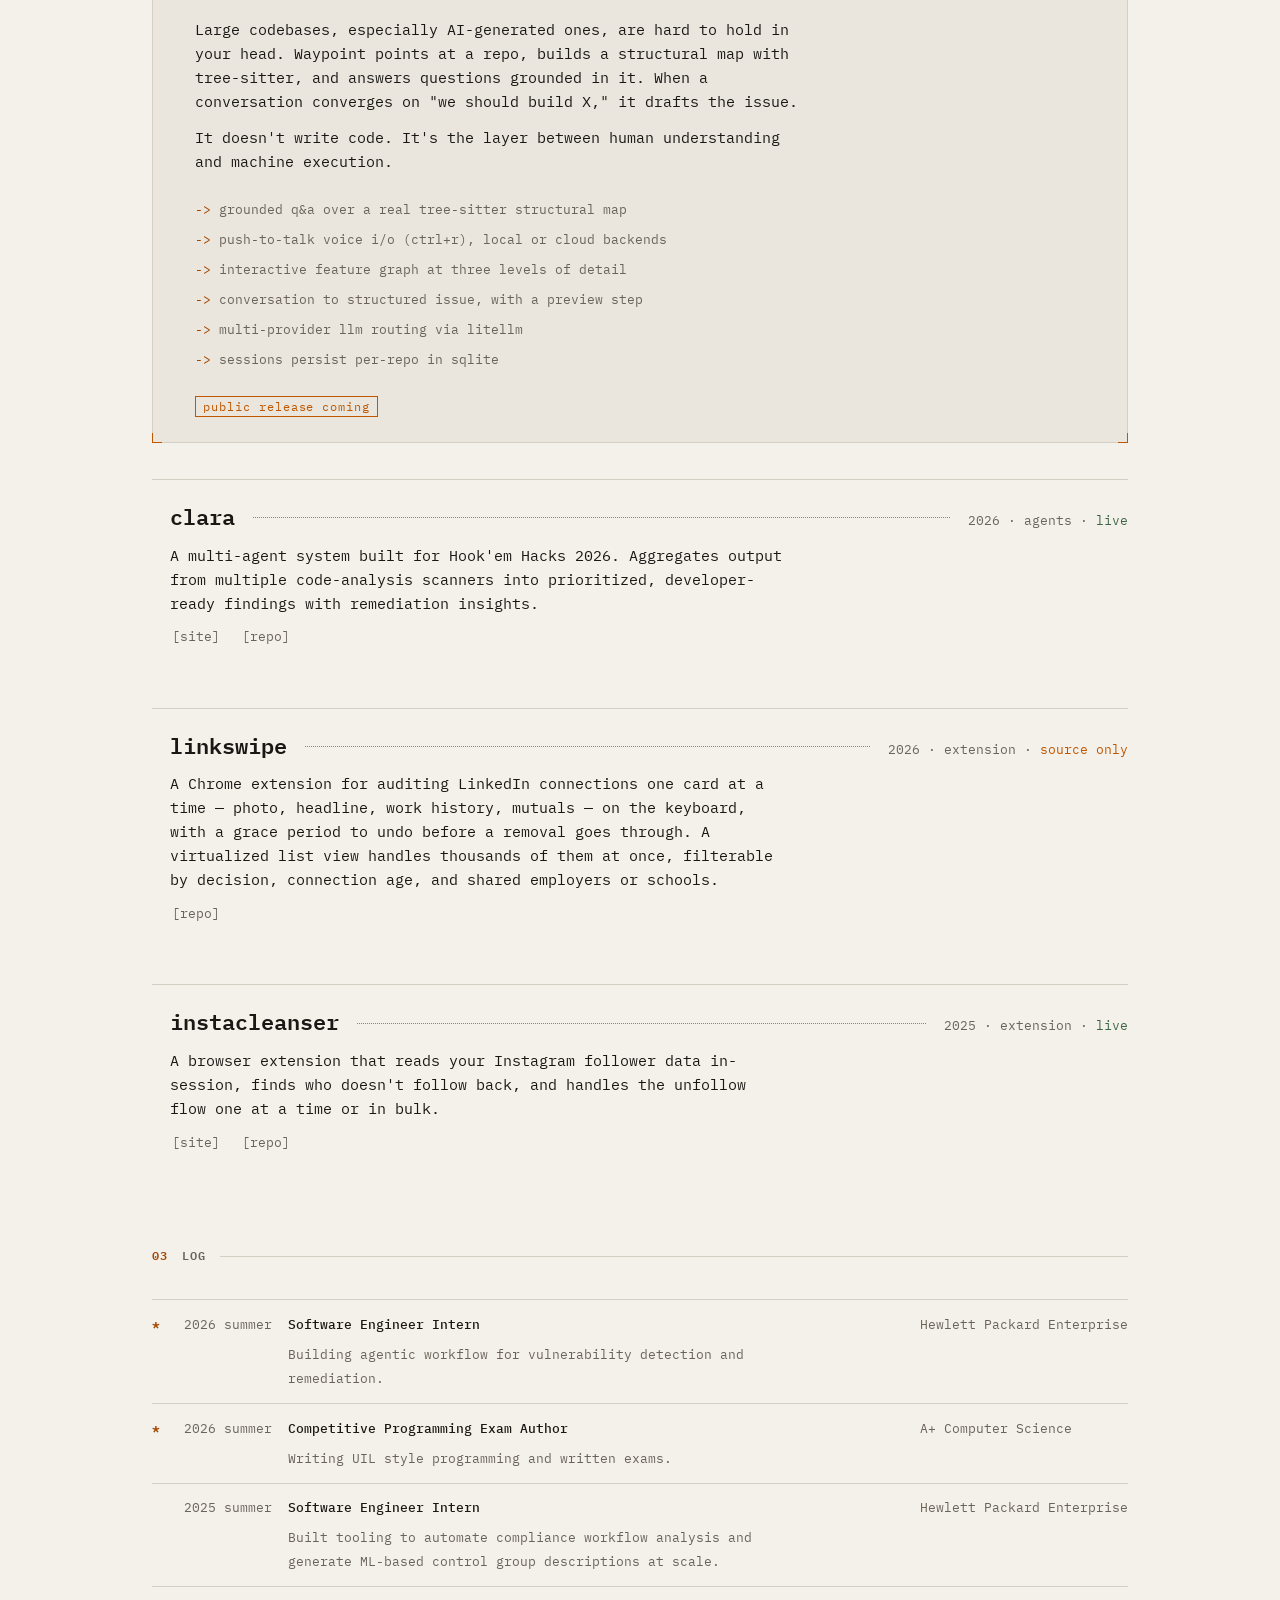
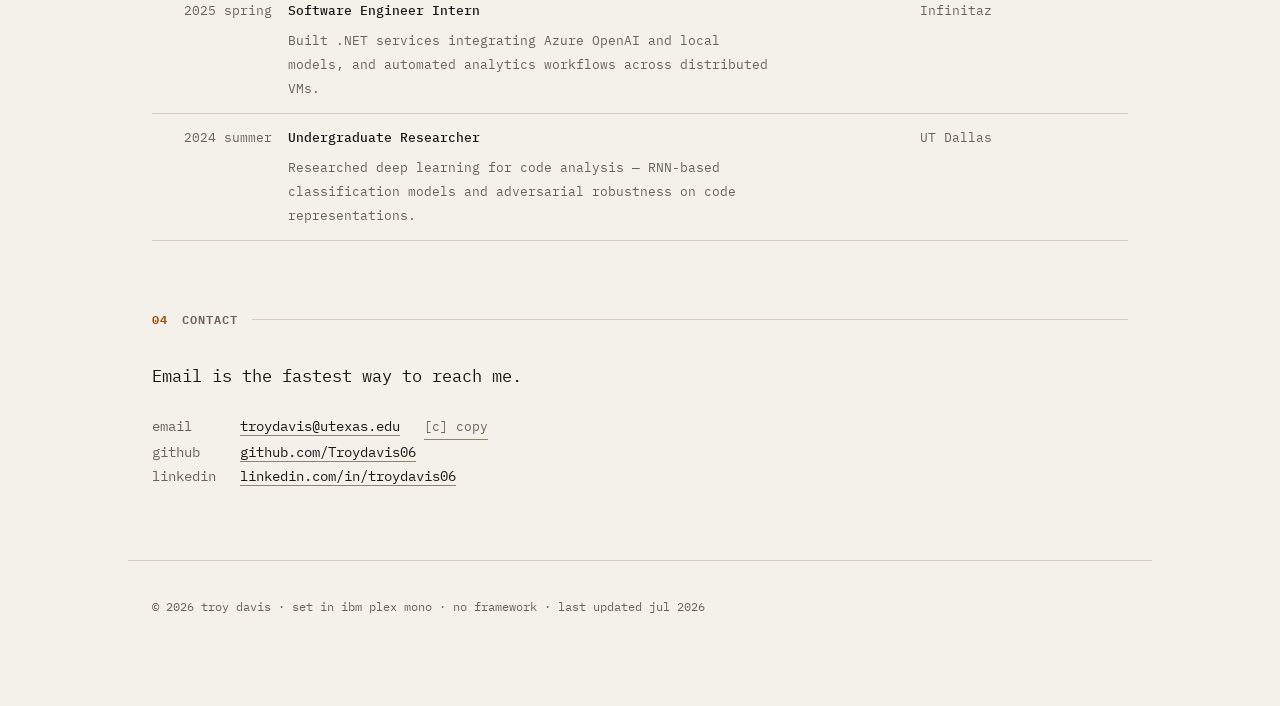
==== commit eeb0bb77: "Add LinkSwipe to the work section A Chrome extension for auditing LinkedIn connections. Sits between" ====
--- a/index.html
+++ b/index.html
@@ -164,6 +164,25 @@
         </p>
       </article>
 
+      <article class="work" data-nav tabindex="-1"
+               data-nav-href="https://github.com/Troydavis06/LinkSwipe">
+        <div class="work__head">
+          <h3 class="work__name">linkswipe</h3>
+          <span class="work__lead" aria-hidden="true"></span>
+          <p class="work__meta">2026 &middot; extension &middot; <span class="is-soon">source only</span></p>
+        </div>
+        <p class="work__desc">
+          A Chrome extension for auditing LinkedIn connections one card at a time
+          &mdash; photo, headline, work history, mutuals &mdash; on the keyboard,
+          with a grace period to undo before a removal goes through. A
+          virtualized list view handles thousands of them at once, filterable by
+          decision, connection age, and shared employers or schools.
+        </p>
+        <p class="card-links">
+          <a class="link-tag" href="https://github.com/Troydavis06/LinkSwipe" target="_blank" rel="noopener noreferrer">[repo]</a>
+        </p>
+      </article>
+
       <article class="work" data-nav tabindex="-1" data-nav-href="https://troydavis.me/instacleanser/">
         <div class="work__head">
           <h3 class="work__name">instacleanser</h3>
@@ -295,7 +314,7 @@
   <dl class="help__keys">
     <dt>:</dt>            <dd>focus the prompt</dd>
     <dt>cd &lt;name&gt;</dt><dd>go to a section &mdash; about, work, log, contact, ~</dd>
-    <dt>open &lt;name&gt;</dt><dd>open a project &mdash; waypoint, clara, instacleanser</dd>
+    <dt>open &lt;name&gt;</dt><dd>open a project &mdash; waypoint, clara, linkswipe, instacleanser</dd>
     <dt>ls</dt>           <dd>list what you can cd into</dd>
     <dt>theme</dt>        <dd>toggle, or theme light / theme dark</dd>
     <dt>tab</dt>          <dd>complete the word you're typing</dd>
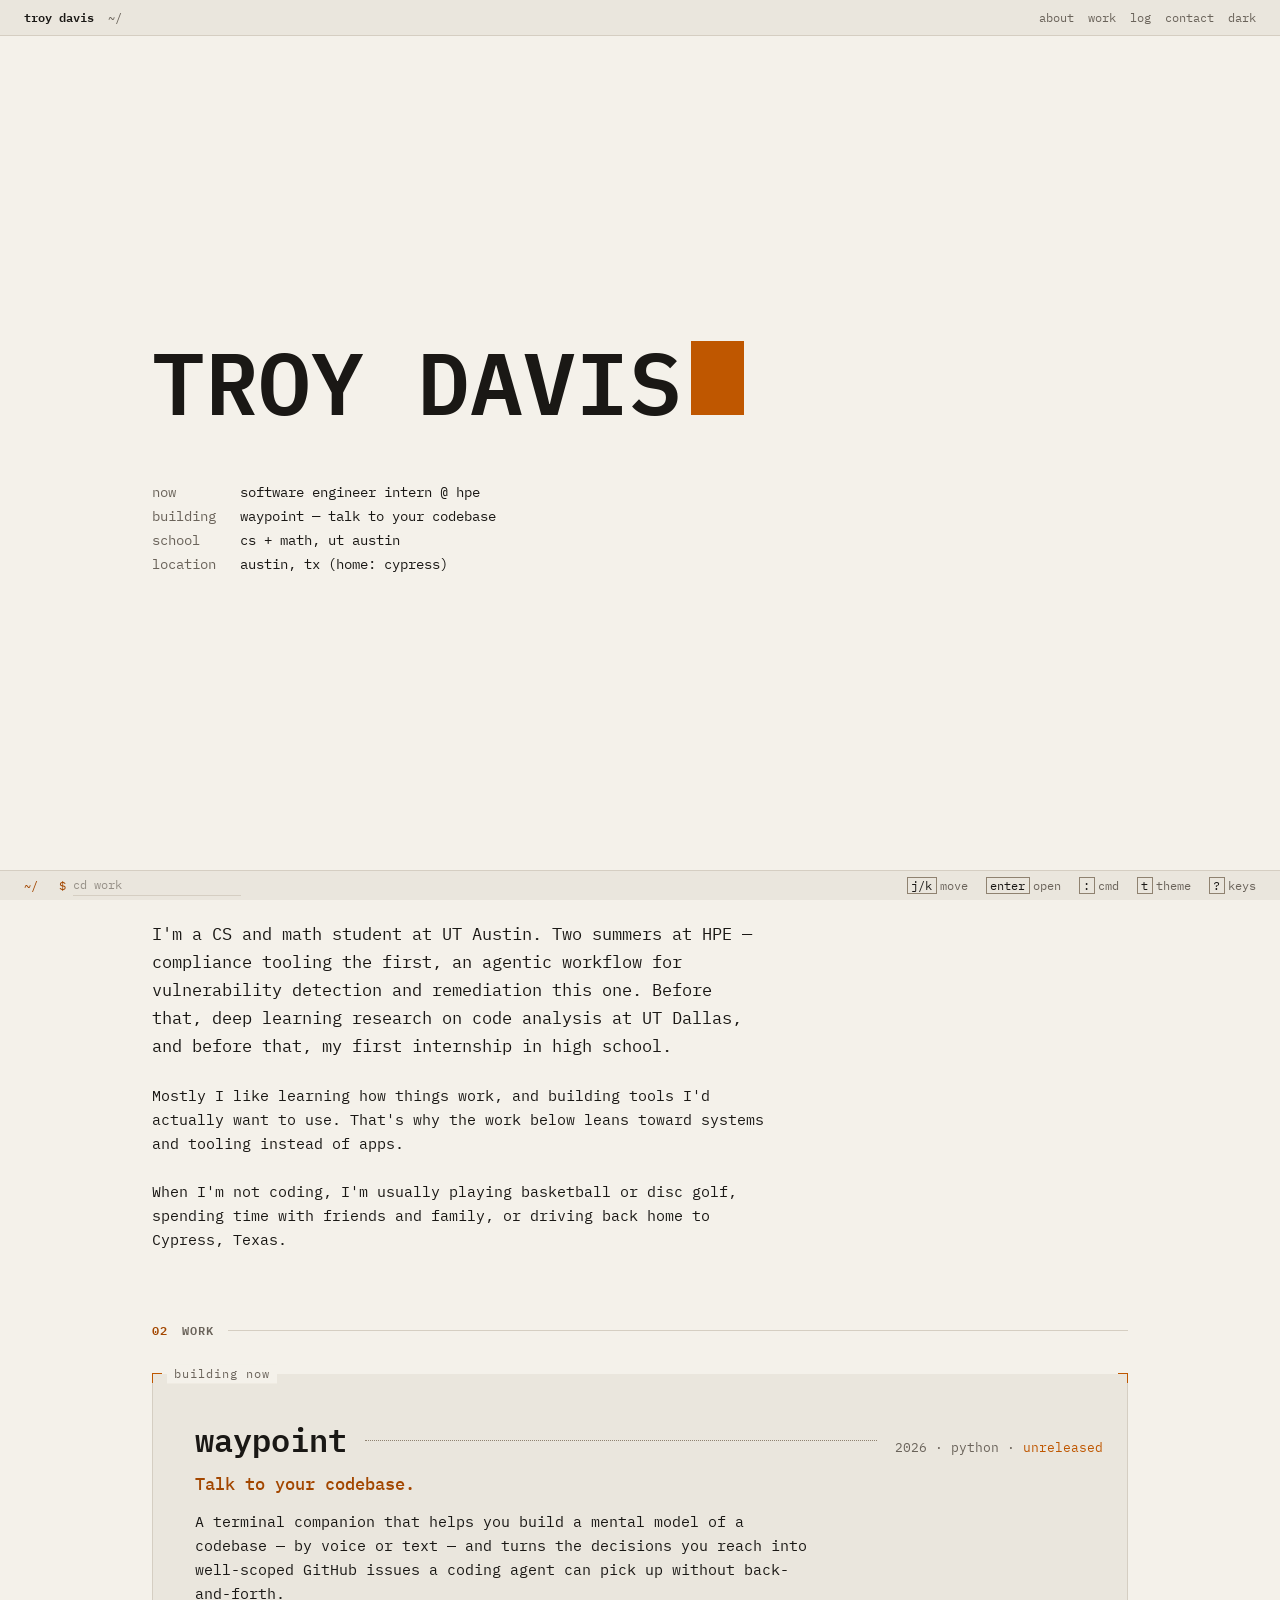
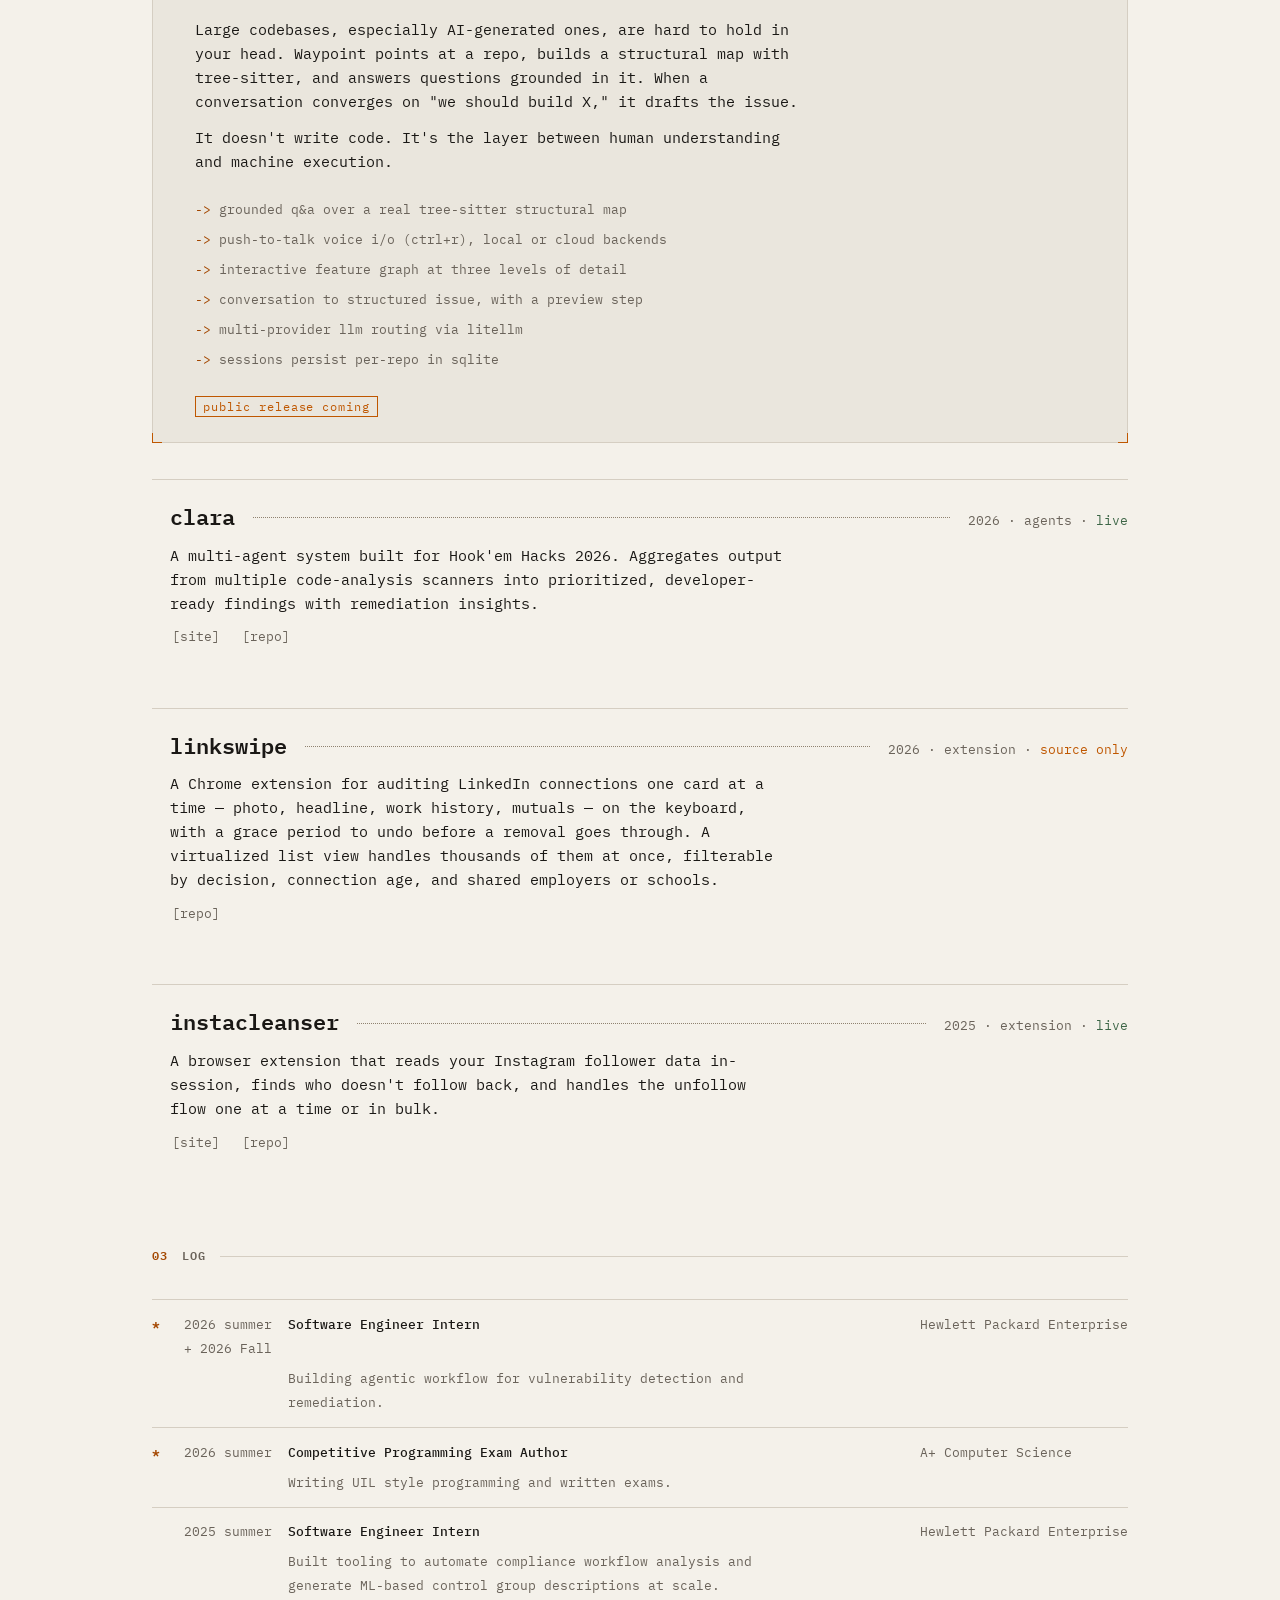
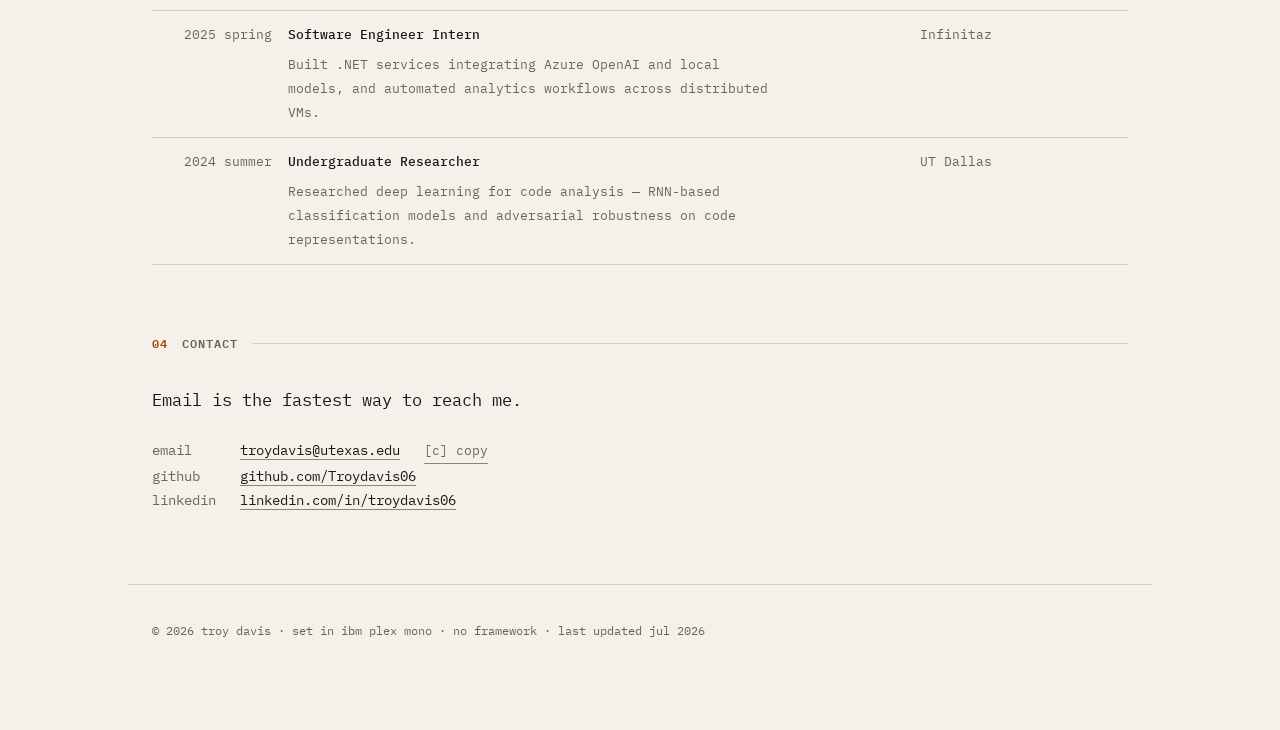
==== commit c15468ff: "Update log period to include Fall 2026 Signed-off-by: Troy Davis <troydaviscs@gmail.com>" ====
--- a/index.html
+++ b/index.html
@@ -209,7 +209,7 @@
 
     <ol class="log">
       <li class="log__row" data-current data-nav tabindex="-1">
-        <span class="log__period">2026 summer</span>
+        <span class="log__period">2026 summer + 2026 Fall</span>
         <span class="log__role">Software Engineer Intern</span>
         <span class="log__org">Hewlett Packard Enterprise</span>
         <p class="log__note">Building agentic workflow for vulnerability detection and remediation.</p>
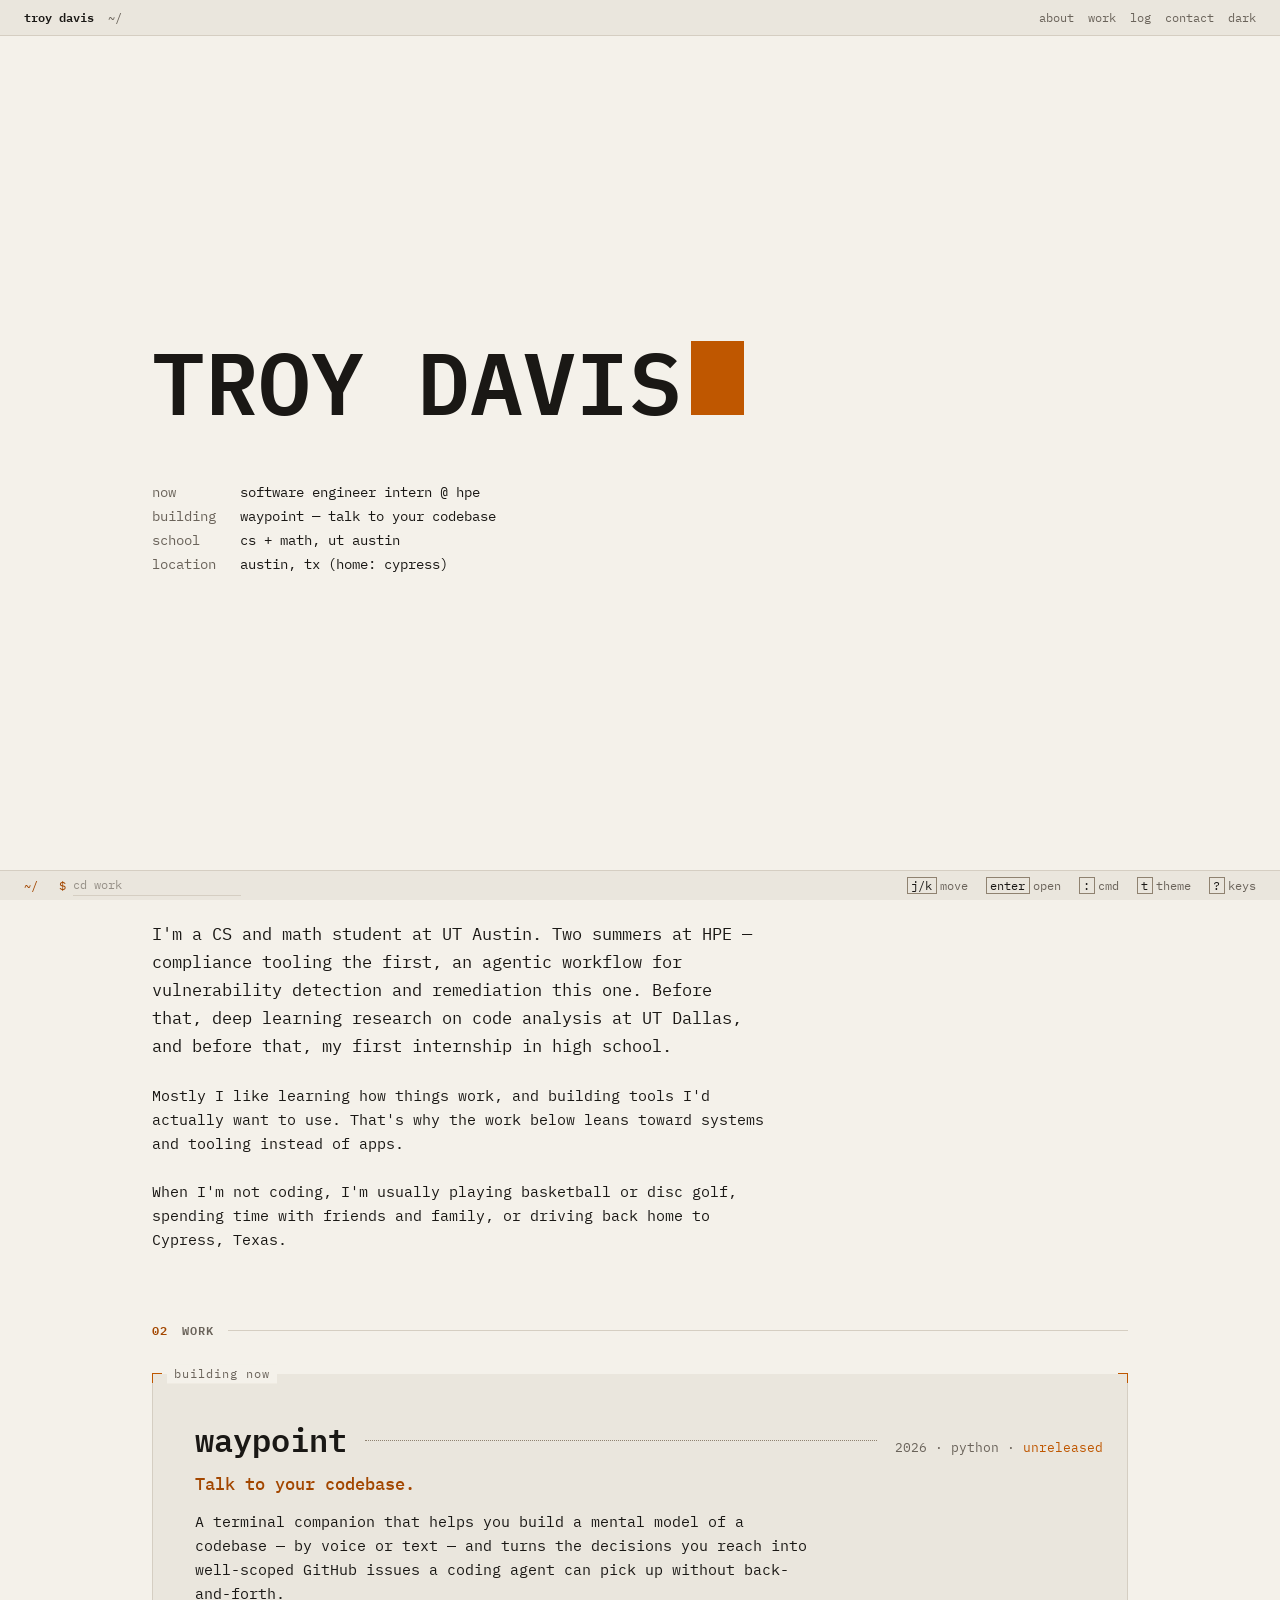
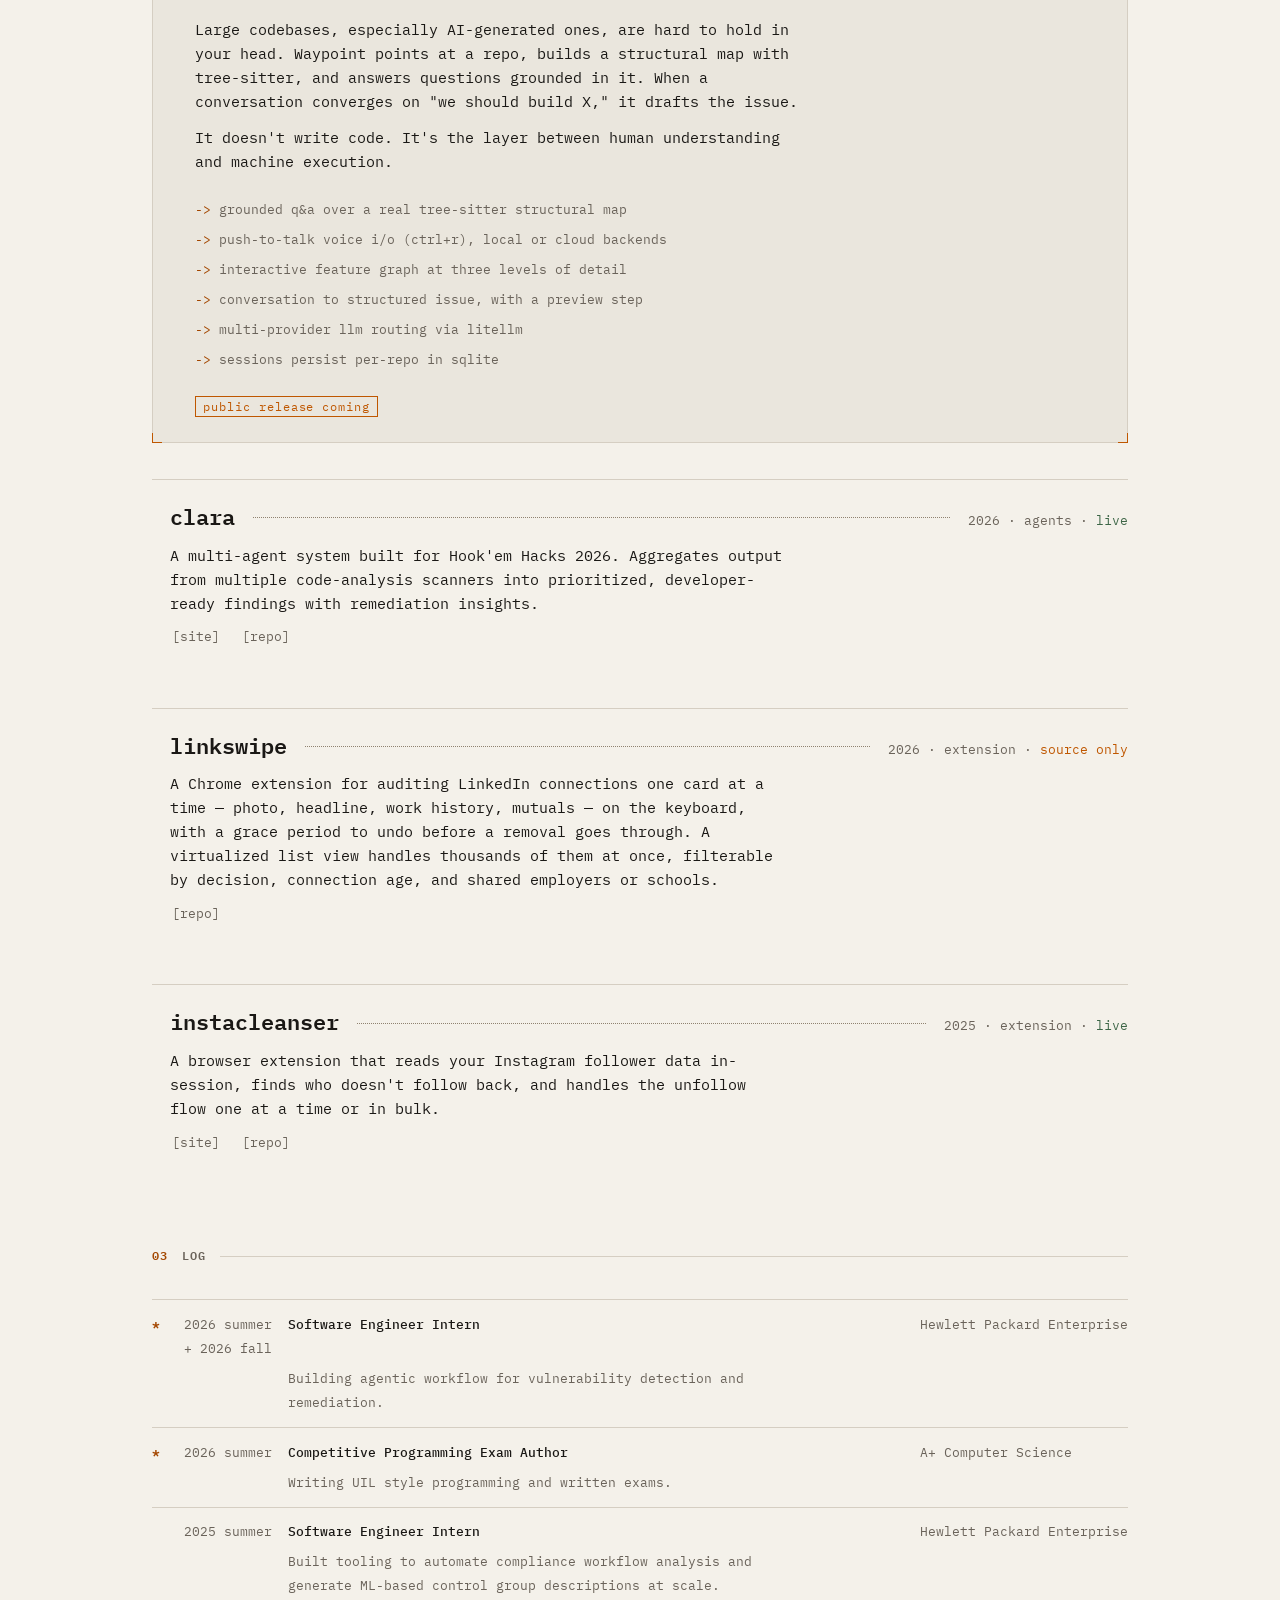
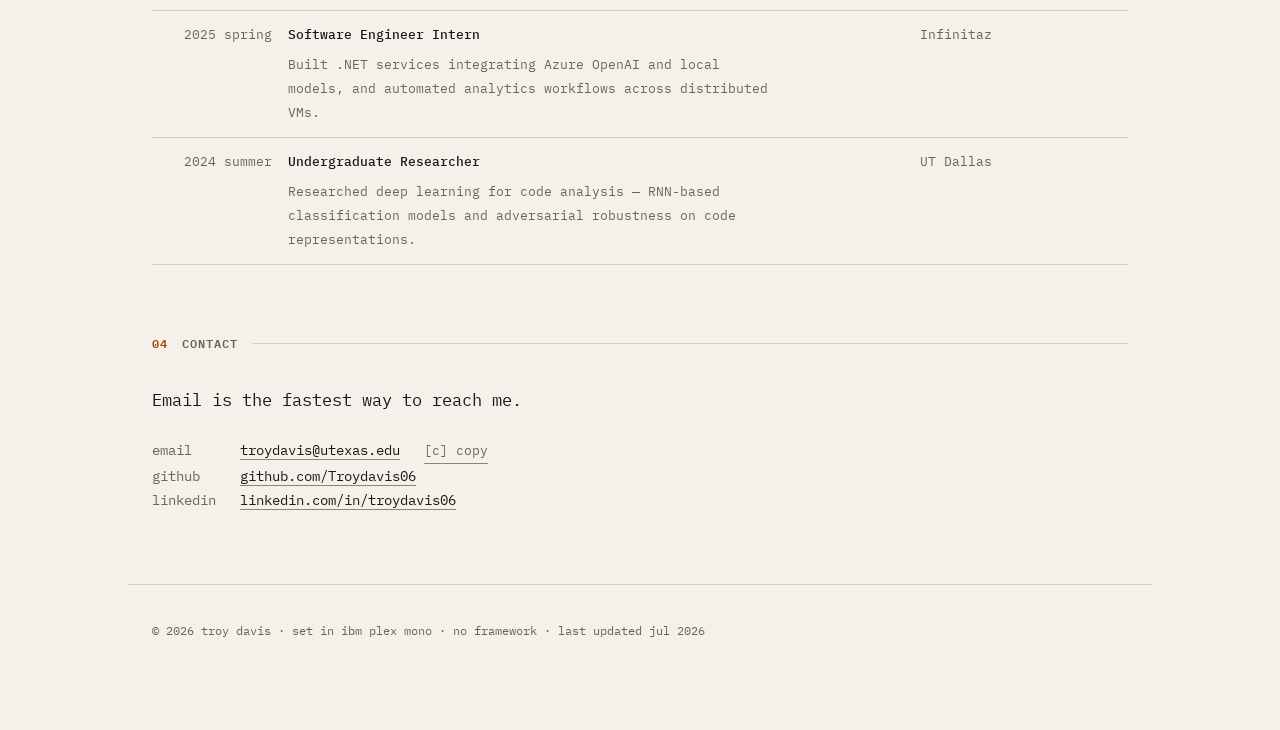
==== commit bbe1415c: "Correct capitalization of 'Fall' in log period Signed-off-by: Troy Davis <troydaviscs@gmail.com>" ====
--- a/index.html
+++ b/index.html
@@ -209,7 +209,7 @@
 
     <ol class="log">
       <li class="log__row" data-current data-nav tabindex="-1">
-        <span class="log__period">2026 summer + 2026 Fall</span>
+        <span class="log__period">2026 summer + 2026 fall</span>
         <span class="log__role">Software Engineer Intern</span>
         <span class="log__org">Hewlett Packard Enterprise</span>
         <p class="log__note">Building agentic workflow for vulnerability detection and remediation.</p>
